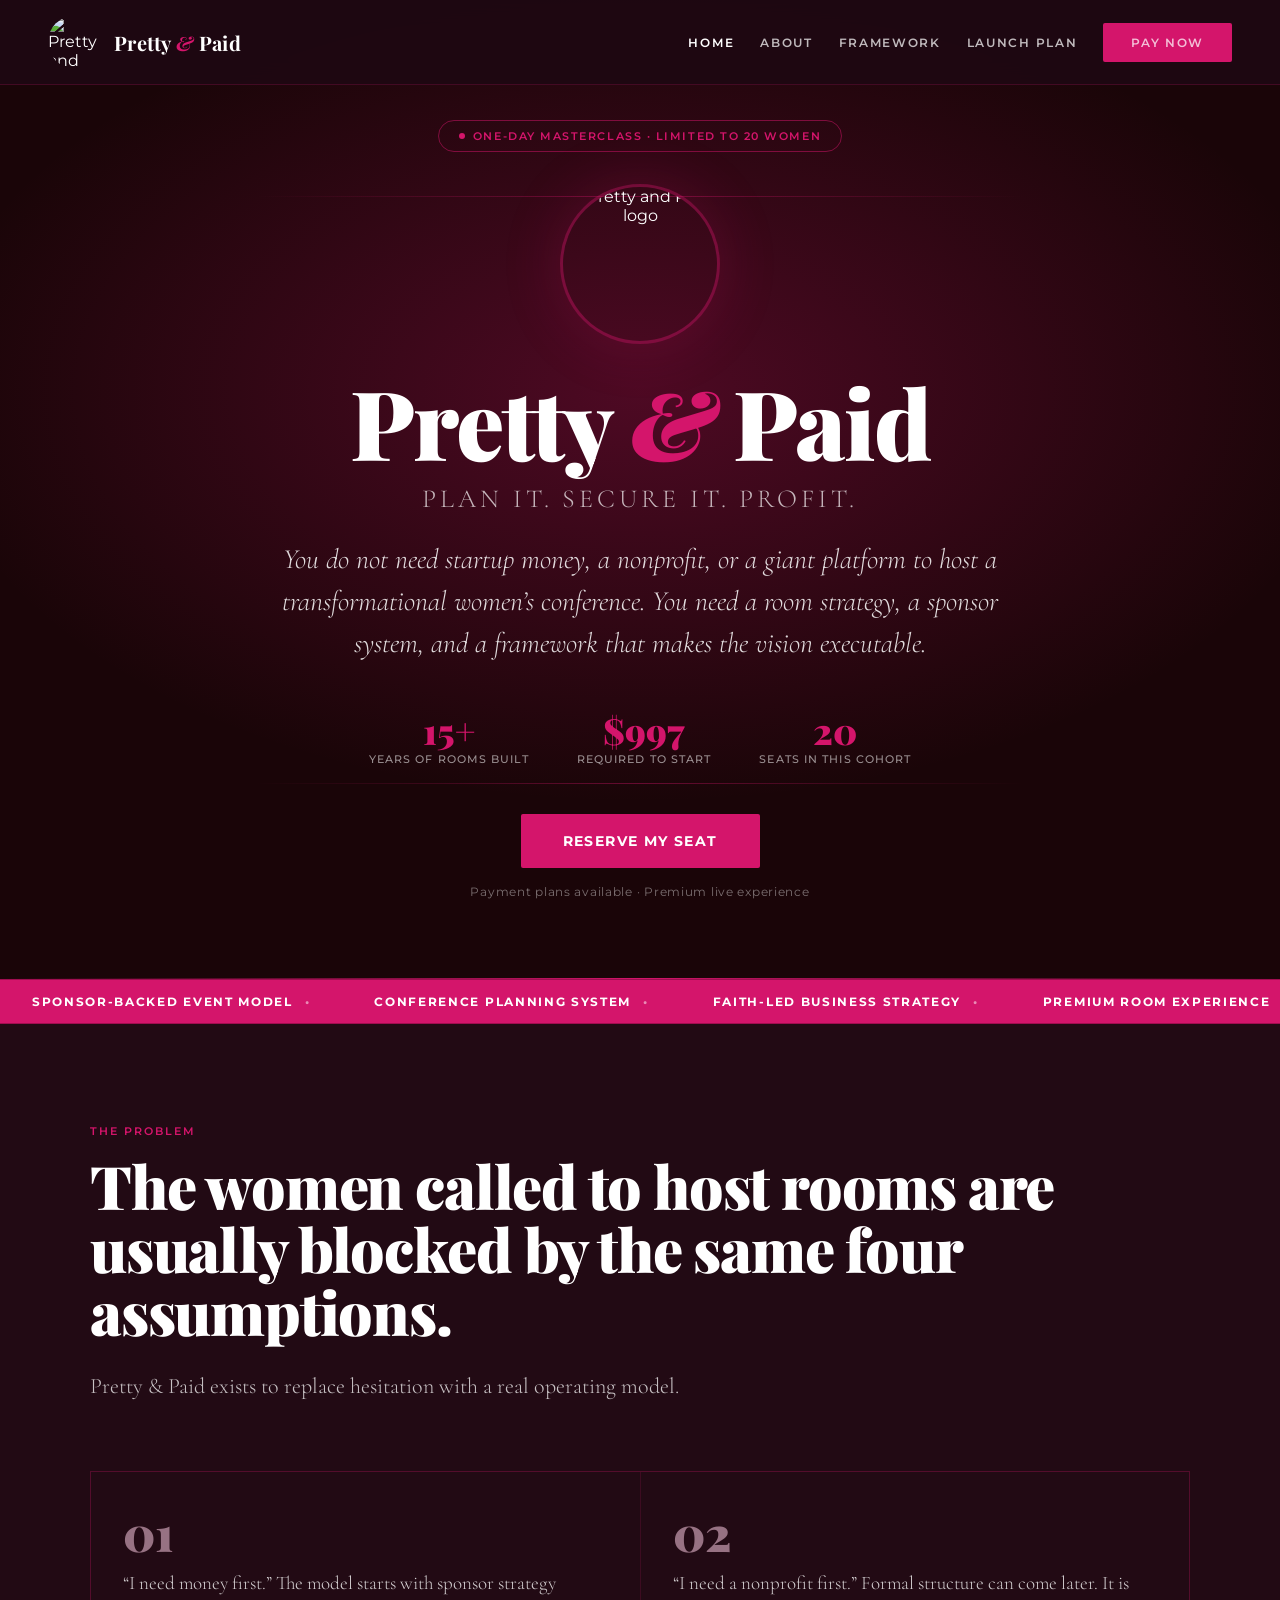
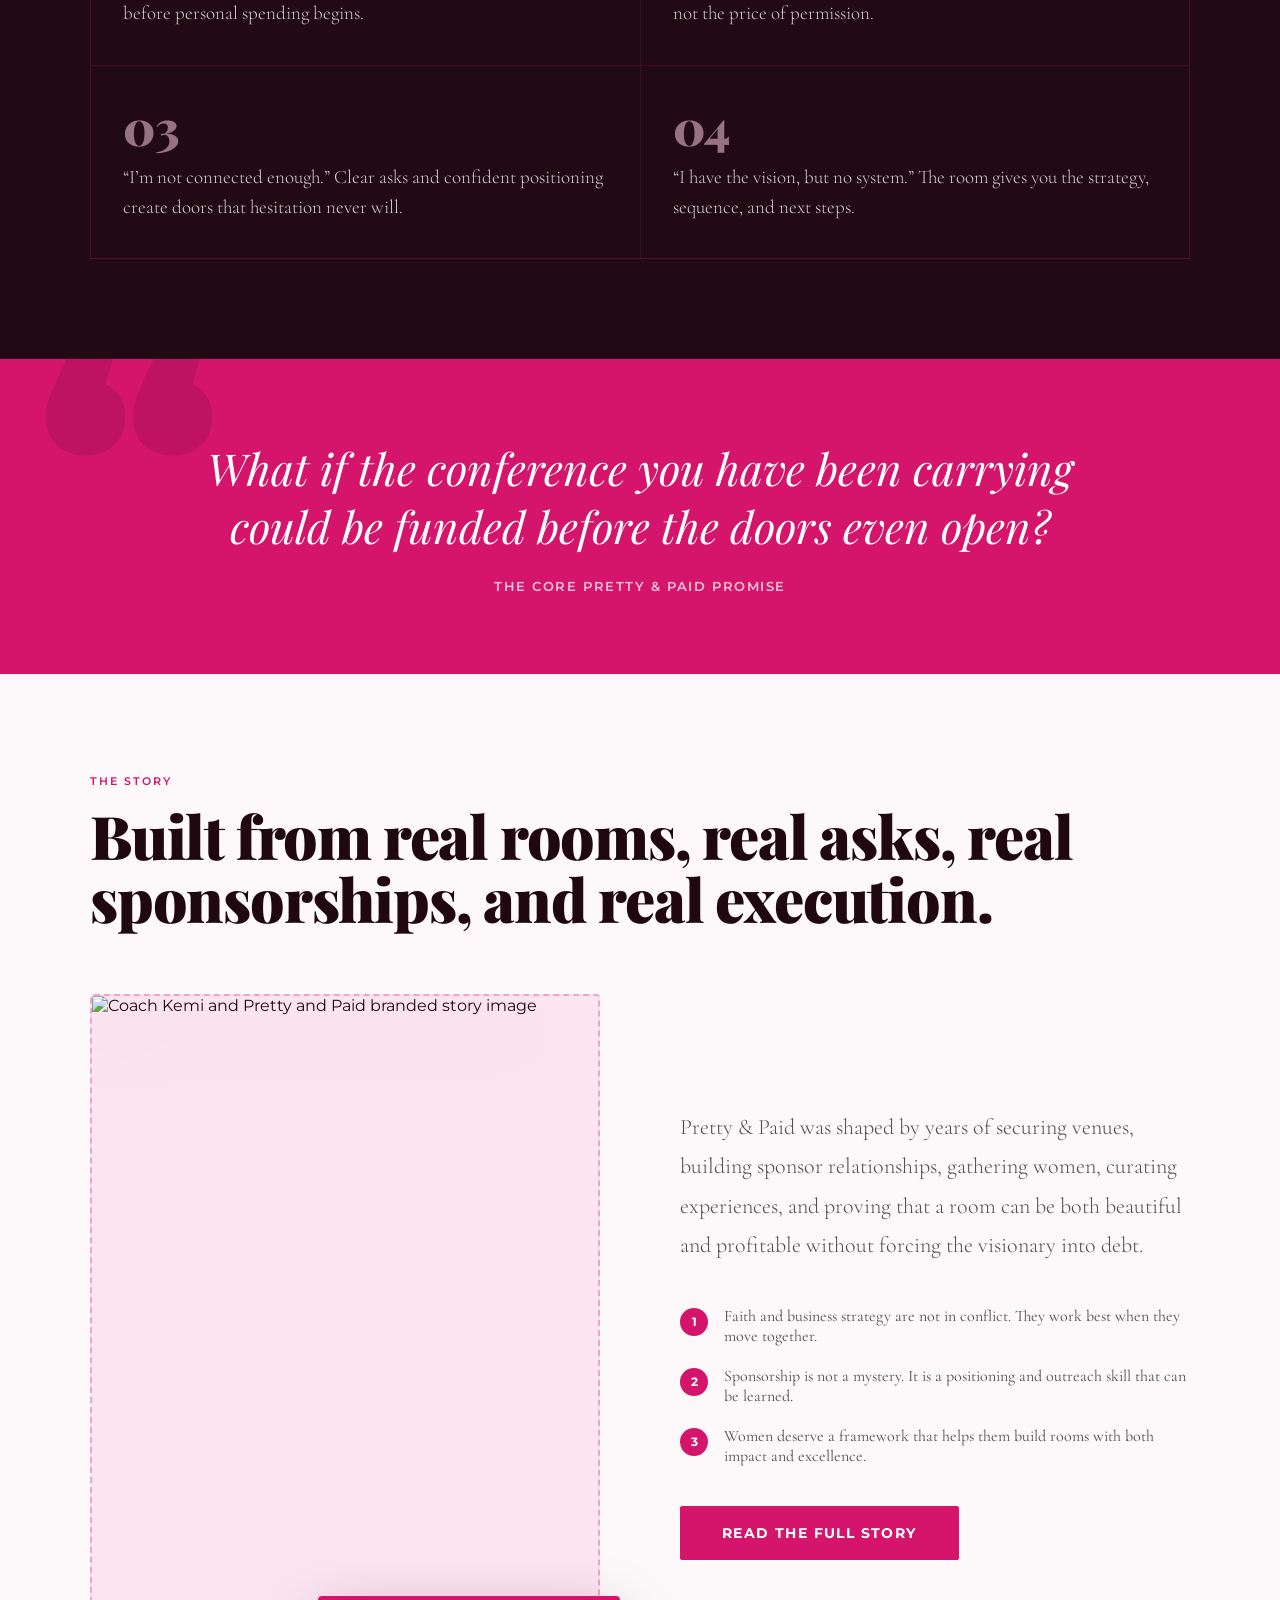
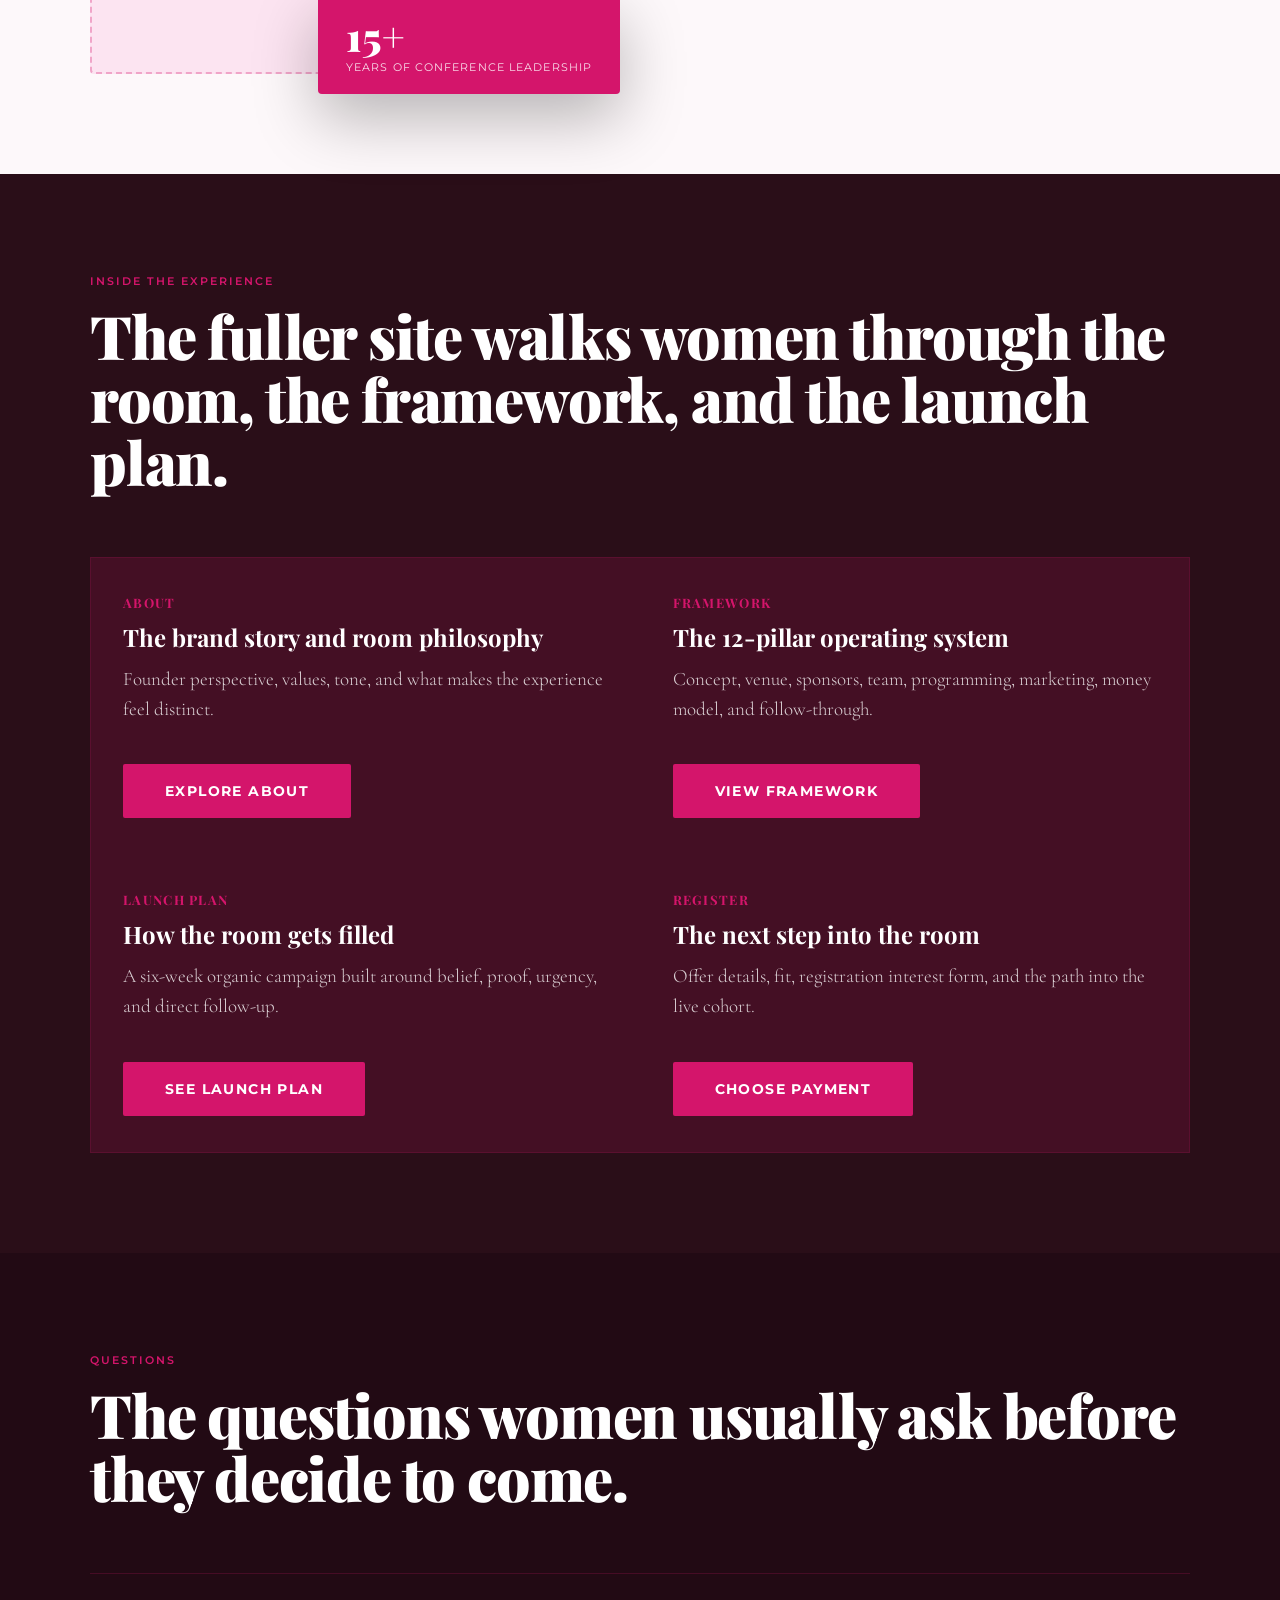
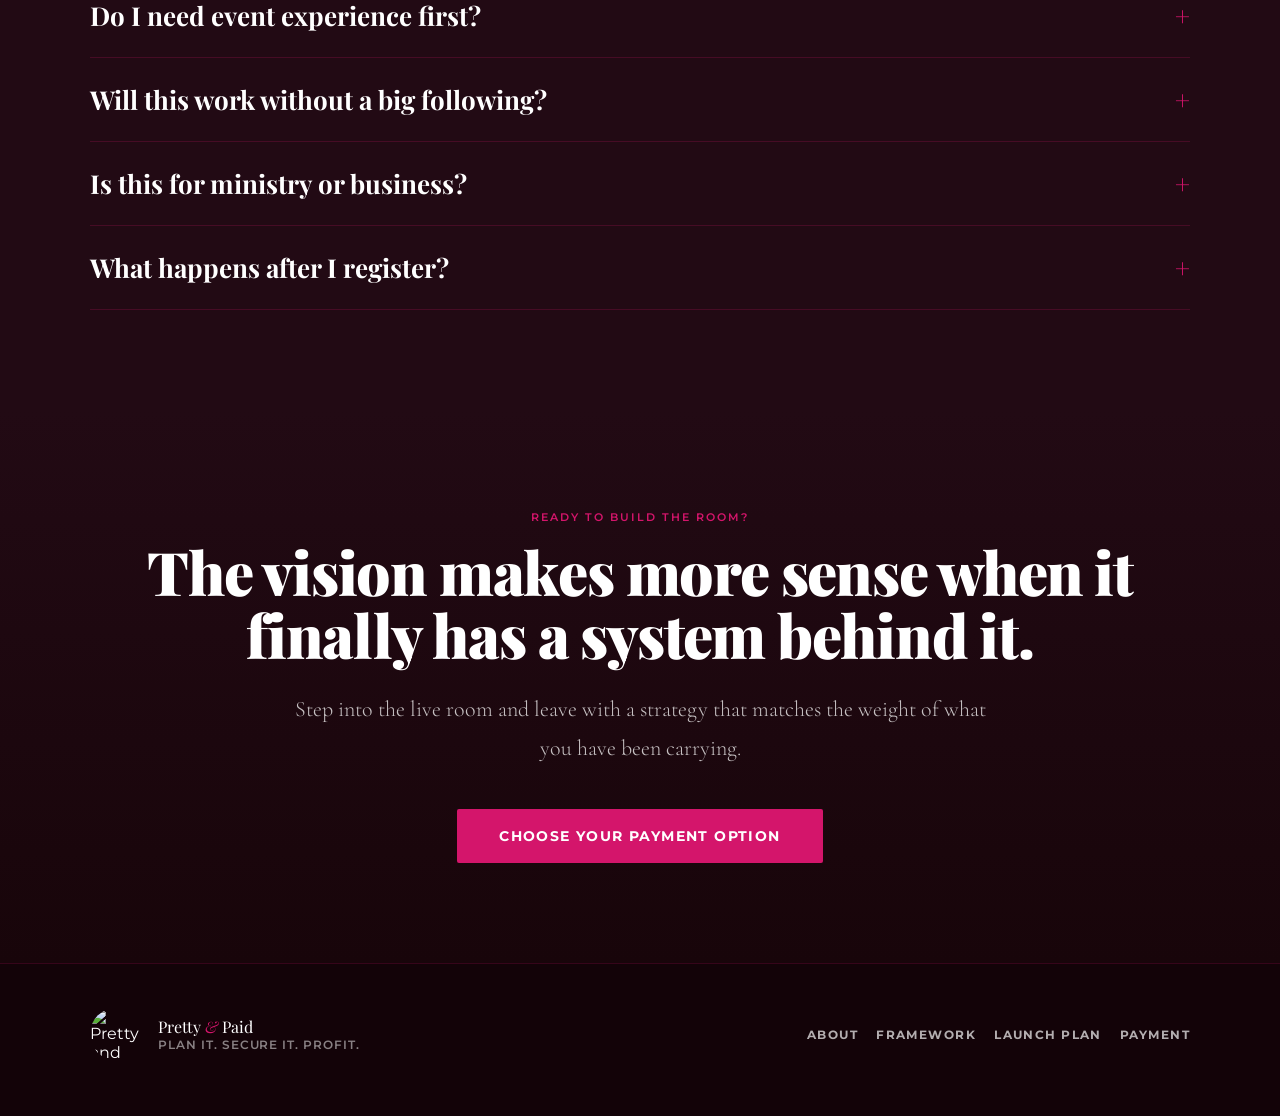
==== index.html @ 1416a434 "Add files via upload" ====
<!DOCTYPE html>
<html lang="en">
  <head>
    <meta charset="UTF-8" />
    <meta name="viewport" content="width=device-width, initial-scale=1.0" />
    <title>Pretty &amp; Paid | Plan It. Secure It. Profit.</title>
    <meta
      name="description"
      content="Pretty and Paid is a premium one-day masterclass teaching women how to build a sponsored, profitable conference without paying out of pocket."
    />
    <link rel="preconnect" href="https://fonts.googleapis.com" />
    <link rel="preconnect" href="https://fonts.gstatic.com" crossorigin />
    <link
      href="https://fonts.googleapis.com/css2?family=Playfair+Display:ital,wght@0,400;0,700;0,900;1,400;1,700&family=Cormorant+Garamond:ital,wght@0,300;0,400;0,600;1,300;1,400&family=Montserrat:wght@300;400;500;600;700&display=swap"
      rel="stylesheet"
    />
    <link rel="stylesheet" href="styles.css" />
  </head>
  <body data-page="home">
    <nav>
      <a class="nav-brand-wrap" href="index.html" aria-label="Pretty and Paid home">
        <img class="nav-logo" src="logo.png" alt="Pretty and Paid logo" />
        <span class="nav-brand">Pretty <span>&amp;</span> Paid</span>
      </a>

      <button class="nav-toggle" type="button" aria-expanded="false" aria-controls="nav-links">
        Menu
      </button>

      <div class="nav-links" id="nav-links">
        <a href="index.html" data-page="home">Home</a>
        <a href="about.html" data-page="about">About</a>
        <a href="framework.html" data-page="framework">Framework</a>
        <a href="marketing.html" data-page="marketing">Launch Plan</a>
        <a href="payment.html" class="nav-cta" data-page="payment">Pay Now</a>
      </div>
    </nav>

    <section class="hero">
      <div class="deco-line deco-line-1"></div>
      <div class="deco-line deco-line-2"></div>
      <div class="hero-inner">
        <div class="hero-badge reveal">
          <div class="badge-dot"></div>
          One-Day Masterclass · Limited to 20 Women
        </div>
        <img class="hero-logo reveal" src="logo.png" alt="Pretty and Paid logo" />
        <h1 class="hero-headline reveal">Pretty <span class="and">&amp;</span> Paid</h1>
        <div class="hero-tagline reveal">Plan It. <span>Secure It.</span> Profit.</div>
        <p class="hero-sub reveal">
          You do not need startup money, a nonprofit, or a giant platform to host a
          transformational women’s conference. You need a room strategy, a sponsor
          system, and a framework that makes the vision executable.
        </p>
        <div class="hero-stats reveal">
          <div class="stat">
            <div class="stat-num">15+</div>
            <div class="stat-label">Years of rooms built</div>
          </div>
          <div class="stat">
            <div class="stat-num">$997</div>
            <div class="stat-label">Required to start</div>
          </div>
          <div class="stat">
            <div class="stat-num">20</div>
            <div class="stat-label">Seats in this cohort</div>
          </div>
        </div>
        <a class="hero-btn reveal" href="payment.html">Reserve My Seat</a>
        <div class="hero-note reveal">Payment plans available · Premium live experience</div>
      </div>
    </section>

    <div class="marquee-wrap">
      <div class="marquee-track">
        <div class="marquee-item">Sponsor-Backed Event Model <span class="marquee-sep">•</span></div>
        <div class="marquee-item">Conference Planning System <span class="marquee-sep">•</span></div>
        <div class="marquee-item">Faith-Led Business Strategy <span class="marquee-sep">•</span></div>
        <div class="marquee-item">Premium Room Experience <span class="marquee-sep">•</span></div>
        <div class="marquee-item">Sponsor-Backed Event Model <span class="marquee-sep">•</span></div>
        <div class="marquee-item">Conference Planning System <span class="marquee-sep">•</span></div>
        <div class="marquee-item">Faith-Led Business Strategy <span class="marquee-sep">•</span></div>
        <div class="marquee-item">Premium Room Experience <span class="marquee-sep">•</span></div>
      </div>
    </div>

    <section class="section-dark">
      <div class="container">
        <div class="section-pre reveal">The Problem</div>
        <h2 class="section-title reveal">The women called to host rooms are usually blocked by the same four assumptions.</h2>
        <p class="section-body reveal">
          Pretty &amp; Paid exists to replace hesitation with a real operating model.
        </p>
        <div class="pain-grid">
          <article class="pain-item reveal">
            <div class="pain-num">01</div>
            <p class="pain-text">“I need money first.” The model starts with sponsor strategy before personal spending begins.</p>
          </article>
          <article class="pain-item reveal">
            <div class="pain-num">02</div>
            <p class="pain-text">“I need a nonprofit first.” Formal structure can come later. It is not the price of permission.</p>
          </article>
          <article class="pain-item reveal">
            <div class="pain-num">03</div>
            <p class="pain-text">“I’m not connected enough.” Clear asks and confident positioning create doors that hesitation never will.</p>
          </article>
          <article class="pain-item reveal">
            <div class="pain-num">04</div>
            <p class="pain-text">“I have the vision, but no system.” The room gives you the strategy, sequence, and next steps.</p>
          </article>
        </div>
      </div>
    </section>

    <section class="pullquote-section">
      <div class="pullquote-text reveal">
        What if the conference you have been carrying could be funded before the doors even open?
      </div>
      <div class="pullquote-attr reveal">The Core Pretty &amp; Paid Promise</div>
    </section>

    <section class="section-light">
      <div class="container">
        <div class="section-pre reveal">The Story</div>
        <h2 class="section-title reveal">Built from real rooms, real asks, real sponsorships, and real execution.</h2>
        <div class="story-layout">
          <div class="story-img-wrap reveal">
            <div class="story-img-placeholder story-img-placeholder--portrait">
              <img class="story-portrait" src="story-title.png" alt="Coach Kemi and Pretty and Paid branded story image" />
            </div>
            <div class="story-img-badge">
              <span class="badge-big">15+</span>
              <span class="badge-small">Years of conference leadership</span>
            </div>
          </div>
          <div class="reveal">
            <p class="section-body">
              Pretty &amp; Paid was shaped by years of securing venues, building sponsor
              relationships, gathering women, curating experiences, and proving that a room
              can be both beautiful and profitable without forcing the visionary into debt.
            </p>
            <div class="story-points">
              <div class="story-point">
                <div class="story-point-icon">1</div>
                <div class="story-point-text">Faith and business strategy are not in conflict. They work best when they move together.</div>
              </div>
              <div class="story-point">
                <div class="story-point-icon">2</div>
                <div class="story-point-text">Sponsorship is not a mystery. It is a positioning and outreach skill that can be learned.</div>
              </div>
              <div class="story-point">
                <div class="story-point-icon">3</div>
                <div class="story-point-text">Women deserve a framework that helps them build rooms with both impact and excellence.</div>
              </div>
            </div>
            <a class="mini-cta" href="about.html">Read The Full Story</a>
          </div>
        </div>
      </div>
    </section>

    <section class="section-deeper">
      <div class="container">
        <div class="section-pre reveal">Inside The Experience</div>
        <h2 class="section-title reveal">The fuller site walks women through the room, the framework, and the launch plan.</h2>
        <div class="page-card-grid">
          <article class="page-card reveal">
            <div class="page-card-meta">About</div>
            <h3 class="page-card-title">The brand story and room philosophy</h3>
            <p class="page-card-text">Founder perspective, values, tone, and what makes the experience feel distinct.</p>
            <a class="mini-cta" href="about.html">Explore About</a>
          </article>
          <article class="page-card reveal">
            <div class="page-card-meta">Framework</div>
            <h3 class="page-card-title">The 12-pillar operating system</h3>
            <p class="page-card-text">Concept, venue, sponsors, team, programming, marketing, money model, and follow-through.</p>
            <a class="mini-cta" href="framework.html">View Framework</a>
          </article>
          <article class="page-card reveal">
            <div class="page-card-meta">Launch Plan</div>
            <h3 class="page-card-title">How the room gets filled</h3>
            <p class="page-card-text">A six-week organic campaign built around belief, proof, urgency, and direct follow-up.</p>
            <a class="mini-cta" href="marketing.html">See Launch Plan</a>
          </article>
          <article class="page-card reveal">
            <div class="page-card-meta">Register</div>
            <h3 class="page-card-title">The next step into the room</h3>
            <p class="page-card-text">Offer details, fit, registration interest form, and the path into the live cohort.</p>
            <a class="mini-cta" href="payment.html">Choose Payment</a>
          </article>
        </div>
      </div>
    </section>

    <section class="section-dark">
      <div class="container">
        <div class="section-pre reveal">Questions</div>
        <h2 class="section-title reveal">The questions women usually ask before they decide to come.</h2>
        <div class="faq-list">
          <div class="faq-item reveal">
            <button class="faq-trigger" type="button" aria-expanded="false">Do I need event experience first?</button>
            <div class="faq-answer">No. The room is built for women with the vision and the willingness to lead, whether this is their first conference or a stronger next version.</div>
          </div>
          <div class="faq-item reveal">
            <button class="faq-trigger" type="button" aria-expanded="false">Will this work without a big following?</button>
            <div class="faq-answer">Yes. The strategy leans on positioning, partnerships, direct outreach, and consistent messaging more than audience size alone.</div>
          </div>
          <div class="faq-item reveal">
            <button class="faq-trigger" type="button" aria-expanded="false">Is this for ministry or business?</button>
            <div class="faq-answer">It is for women whose rooms are rooted in purpose and who want a business-minded structure behind how those rooms are built.</div>
          </div>
          <div class="faq-item reveal">
            <button class="faq-trigger" type="button" aria-expanded="false">What happens after I register?</button>
            <div class="faq-answer">You receive the next-step details, room information, and the support needed to prepare for the live experience.</div>
          </div>
        </div>
      </div>
    </section>

    <section class="cta-section">
      <div class="container">
        <div class="section-pre reveal">Ready To Build The Room?</div>
        <h2 class="section-title reveal">The vision makes more sense when it finally has a system behind it.</h2>
        <p class="section-body section-body--center reveal">
          Step into the live room and leave with a strategy that matches the weight of what you have been carrying.
        </p>
        <a class="mini-cta reveal" href="payment.html">Choose Your Payment Option</a>
      </div>
    </section>

    <footer class="site-footer">
      <div class="container footer-inner">
        <div class="footer-brand-wrap">
          <img class="nav-logo" src="logo.png" alt="Pretty and Paid logo" />
          <div>
            <div class="footer-name">Pretty <span>&amp;</span> Paid</div>
            <div class="footer-tagline">Plan It. Secure It. Profit.</div>
          </div>
        </div>
        <div class="footer-links">
          <a href="about.html">About</a>
          <a href="framework.html">Framework</a>
          <a href="marketing.html">Launch Plan</a>
          <a href="payment.html">Payment</a>
        </div>
      </div>
    </footer>

    <script src="script.js"></script>
  </body>
</html>
---- styles.css ----
*,
*::before,
*::after {
  box-sizing: border-box;
  margin: 0;
  padding: 0;
}

:root {
  --bg-main: #1a0508;
  --bg-dark: #130308;
  --bg-panel: #220a14;
  --bg-panel-2: #2a0e18;
  --pink: #d4156b;
  --pink-deep: #a00d50;
  --pink-light: #fce4f1;
  --pink-mid: #f7c8df;
  --black: #200810;
  --off-white: #fdf8fa;
  --white: #ffffff;
  --gray: #666666;
  --border: rgba(212, 21, 107, 0.18);
  --shadow: 0 24px 64px rgba(0, 0, 0, 0.28);
}

html {
  scroll-behavior: smooth;
}

body {
  font-family: "Montserrat", sans-serif;
  background: var(--black);
  color: var(--white);
  overflow-x: hidden;
}

body.menu-open {
  overflow: hidden;
}

a {
  color: inherit;
  text-decoration: none;
}

img {
  display: block;
  max-width: 100%;
}

button,
input,
select,
textarea {
  font: inherit;
}

.container {
  width: min(1100px, calc(100% - 48px));
  margin: 0 auto;
}

nav {
  position: fixed;
  top: 0;
  left: 0;
  right: 0;
  z-index: 100;
  display: flex;
  align-items: center;
  justify-content: space-between;
  gap: 24px;
  padding: 16px 48px;
  background: rgba(30, 8, 18, 0.97);
  backdrop-filter: blur(12px);
  border-bottom: 1px solid rgba(212, 21, 107, 0.2);
}

.nav-brand-wrap {
  display: inline-flex;
  align-items: center;
  gap: 14px;
}

.nav-logo {
  width: 52px;
  height: 52px;
  border-radius: 50%;
  object-fit: cover;
}

.nav-brand {
  font-family: "Playfair Display", serif;
  font-size: 20px;
  font-weight: 700;
  color: var(--white);
  letter-spacing: 0.02em;
}

.nav-brand span,
.footer-name span,
.page-hero-title em,
.section-title em,
.hero-headline .and {
  color: var(--pink);
  font-style: italic;
}

.nav-links {
  display: flex;
  align-items: center;
  gap: 26px;
}

.nav-links a {
  font-size: 12px;
  font-weight: 600;
  letter-spacing: 0.14em;
  text-transform: uppercase;
  color: rgba(255, 255, 255, 0.72);
  transition: color 0.2s ease;
}

.nav-links a:hover,
.nav-links a.is-active {
  color: var(--white);
}

.nav-cta {
  display: inline-flex;
  align-items: center;
  justify-content: center;
  background: var(--pink);
  color: var(--white);
  font-size: 13px;
  font-weight: 700;
  letter-spacing: 0.08em;
  text-transform: uppercase;
  padding: 12px 28px;
  border-radius: 2px;
  border: none;
  cursor: pointer;
  transition:
    background 0.2s ease,
    transform 0.2s ease;
  white-space: nowrap;
}

.nav-cta:hover,
.hero-btn:hover,
.mini-cta:hover,
.form-button:hover {
  background: var(--pink-deep);
  transform: translateY(-2px);
}

.nav-toggle {
  display: none;
  background: transparent;
  color: var(--white);
  border: 1px solid rgba(255, 255, 255, 0.18);
  padding: 10px 14px;
  border-radius: 2px;
}

.hero,
.page-hero {
  position: relative;
  overflow: hidden;
  background: var(--bg-main);
}

.hero {
  min-height: 100vh;
  display: flex;
  align-items: center;
  justify-content: center;
  text-align: center;
  padding: 120px 24px 80px;
}

.page-hero {
  padding: 160px 24px 84px;
  border-bottom: 1px solid var(--border);
}

.hero::before,
.page-hero::before {
  content: "";
  position: absolute;
  inset: 0;
  background: radial-gradient(
    ellipse 80% 60% at 50% 40%,
    rgba(212, 21, 107, 0.28) 0%,
    transparent 70%
  );
  pointer-events: none;
}

.hero::after,
.page-hero::after {
  content: "";
  position: absolute;
  bottom: 0;
  left: 0;
  right: 0;
  height: 1px;
  background: linear-gradient(90deg, transparent, var(--pink), transparent);
}

.deco-line {
  position: absolute;
  height: 1px;
  width: 60%;
  left: 20%;
  background: linear-gradient(90deg, transparent, rgba(212, 21, 107, 0.4), transparent);
}

.deco-line-1 {
  top: 20%;
}

.deco-line-2 {
  top: 80%;
}

.hero-inner,
.page-hero-inner {
  position: relative;
  z-index: 1;
}

.page-hero-inner--center {
  text-align: center;
}

.hero-badge,
.page-kicker {
  display: inline-flex;
  align-items: center;
  gap: 8px;
  border: 1px solid rgba(212, 21, 107, 0.5);
  padding: 8px 20px;
  border-radius: 40px;
  font-size: 11px;
  font-weight: 600;
  letter-spacing: 0.14em;
  text-transform: uppercase;
  color: var(--pink);
  margin-bottom: 32px;
}

.badge-dot {
  width: 6px;
  height: 6px;
  border-radius: 50%;
  background: var(--pink);
  animation: pulse 2s infinite;
}

@keyframes pulse {
  0%,
  100% {
    opacity: 1;
    transform: scale(1);
  }
  50% {
    opacity: 0.5;
    transform: scale(0.8);
  }
}

.hero-logo {
  width: 160px;
  height: 160px;
  border-radius: 50%;
  object-fit: cover;
  margin: 0 auto 32px;
  border: 3px solid rgba(212, 21, 107, 0.4);
  box-shadow: 0 0 60px rgba(212, 21, 107, 0.2);
}

.hero-headline,
.page-hero-title,
.section-title,
.pullquote-text,
.footer-name {
  font-family: "Playfair Display", serif;
}

.hero-headline {
  font-size: clamp(52px, 8vw, 96px);
  font-weight: 900;
  line-height: 0.95;
  letter-spacing: -0.02em;
  margin-bottom: 16px;
}

.page-hero-title {
  font-size: clamp(40px, 6vw, 72px);
  font-weight: 900;
  line-height: 1.02;
  letter-spacing: -0.02em;
  margin: 0 auto 18px;
}

.page-hero-title--about {
  max-width: 15ch;
  text-wrap: balance;
}

.hero-tagline {
  font-family: "Cormorant Garamond", serif;
  font-size: clamp(18px, 2.5vw, 26px);
  font-weight: 300;
  letter-spacing: 0.15em;
  color: rgba(255, 255, 255, 0.7);
  text-transform: uppercase;
  margin-bottom: 24px;
}

.hero-sub,
.page-hero-sub,
.section-body,
.story-point-text,
.faq-answer,
.contact-copy,
.detail-text {
  font-family: "Cormorant Garamond", serif;
}

.hero-sub,
.page-hero-sub {
  font-size: clamp(20px, 2.8vw, 28px);
  font-style: italic;
  font-weight: 300;
  color: rgba(255, 255, 255, 0.85);
  max-width: 760px;
  line-height: 1.5;
  margin: 0 auto 48px;
}

.hero-stats {
  display: flex;
  gap: 48px;
  margin-bottom: 48px;
  flex-wrap: wrap;
  justify-content: center;
}

.stat {
  text-align: center;
}

.stat-num {
  font-family: "Playfair Display", serif;
  font-size: 36px;
  font-weight: 900;
  color: var(--pink);
  line-height: 1;
}

.stat-label {
  font-size: 11px;
  font-weight: 500;
  letter-spacing: 0.1em;
  text-transform: uppercase;
  color: rgba(255, 255, 255, 0.55);
  margin-top: 4px;
}

.hero-btn,
.mini-cta,
.form-button {
  display: inline-flex;
  align-items: center;
  justify-content: center;
  gap: 12px;
  background: var(--pink);
  color: var(--white);
  font-size: 14px;
  font-weight: 700;
  letter-spacing: 0.1em;
  text-transform: uppercase;
  padding: 18px 42px;
  border-radius: 2px;
  border: none;
  cursor: pointer;
  transition:
    background 0.3s ease,
    transform 0.3s ease,
    box-shadow 0.3s ease;
}

.hero-btn:hover {
  box-shadow: 0 12px 40px rgba(212, 21, 107, 0.4);
}

.hero-note {
  font-size: 12px;
  color: rgba(255, 255, 255, 0.42);
  margin-top: 16px;
  letter-spacing: 0.06em;
}

.marquee-wrap {
  overflow: hidden;
  background: var(--pink);
  padding: 14px 0;
  border-top: 1px solid var(--pink-deep);
  border-bottom: 1px solid var(--pink-deep);
}

.marquee-track {
  display: flex;
  animation: marquee 20s linear infinite;
  white-space: nowrap;
}

.marquee-item {
  display: inline-flex;
  align-items: center;
  gap: 12px;
  padding: 0 32px;
  color: var(--white);
  font-size: 12px;
  font-weight: 700;
  letter-spacing: 0.14em;
  text-transform: uppercase;
}

.marquee-sep {
  color: rgba(255, 255, 255, 0.5);
}

@keyframes marquee {
  from {
    transform: translateX(0);
  }
  to {
    transform: translateX(-50%);
  }
}

section {
  padding: 100px 24px;
}

.section-pre {
  font-size: 11px;
  font-weight: 600;
  letter-spacing: 0.18em;
  text-transform: uppercase;
  color: var(--pink);
  margin-bottom: 16px;
}

.section-title {
  font-size: clamp(36px, 5vw, 60px);
  font-weight: 900;
  line-height: 1.05;
  letter-spacing: -0.02em;
  margin-bottom: 24px;
}

.section-body {
  font-size: clamp(18px, 2vw, 22px);
  font-weight: 300;
  line-height: 1.8;
  color: rgba(255, 255, 255, 0.75);
  max-width: 720px;
}

.section-body--center {
  margin-left: auto;
  margin-right: auto;
  text-align: center;
}

.section-dark {
  background: var(--bg-panel);
}

.section-deeper {
  background: var(--bg-panel-2);
}

.section-light {
  background: var(--off-white);
  color: var(--black);
}

.section-light .section-title,
.section-light .detail-title,
.section-light .story-point-text,
.section-light .contact-copy,
.section-light .page-card-title {
  color: var(--black);
}

.section-light .section-body,
.section-light .detail-text,
.section-light .contact-copy,
.section-light .story-point-text {
  color: rgba(13, 13, 13, 0.72);
}

.section-light .section-pre {
  color: var(--pink);
}

.page-card-grid,
.pain-grid,
.pillars-grid,
.include-grid,
.testimonial-grid,
.forwho-grid,
.detail-grid,
.contact-grid,
.framework-grid,
.marketing-grid,
.payment-grid {
  display: grid;
  gap: 1px;
  margin-top: 64px;
}

.page-card-grid,
.pain-grid,
.detail-grid,
.contact-grid {
  grid-template-columns: repeat(2, minmax(0, 1fr));
}

.pillars-grid,
.framework-grid,
.marketing-grid,
.payment-grid {
  grid-template-columns: repeat(3, minmax(0, 1fr));
}

.include-grid,
.testimonial-grid,
.forwho-grid {
  grid-template-columns: repeat(3, minmax(0, 1fr));
}

.page-card-grid,
.pain-grid,
.pillars-grid,
.include-grid,
.testimonial-grid,
.forwho-grid,
.detail-grid,
.contact-grid,
.framework-grid,
.marketing-grid,
.payment-grid {
  background: rgba(212, 21, 107, 0.15);
  border: 1px solid rgba(212, 21, 107, 0.15);
}

.page-card,
.pain-item,
.pillar,
.include-item,
.testimonial-card,
.forwho-card,
.detail-card,
.contact-card,
.framework-card,
.marketing-card,
.payment-card {
  position: relative;
  overflow: hidden;
  padding: 36px 32px;
  transition:
    background 0.3s ease,
    transform 0.3s ease;
}

.section-dark .page-card,
.section-dark .pain-item,
.section-dark .include-item,
.section-dark .testimonial-card,
.section-dark .forwho-card,
.section-dark .detail-card,
.section-dark .contact-card {
  background: var(--bg-panel);
}

.section-deeper .pillar,
.section-deeper .framework-card,
.section-deeper .marketing-card,
.section-deeper .payment-card {
  background: var(--bg-panel-2);
}

.section-light .page-card,
.section-light .detail-card,
.section-light .contact-card {
  background: var(--off-white);
}

.page-card::before,
.pain-item::before,
.include-item::before,
.testimonial-card::before,
.forwho-card::before,
.detail-card::before,
.contact-card::before,
.pillar::after,
.framework-card::after,
.marketing-card::after,
.payment-card::after {
  content: "";
  position: absolute;
  left: 0;
  top: 0;
  width: 3px;
  height: 100%;
  background: var(--pink);
  opacity: 0;
  transition: opacity 0.3s ease;
}

.pillar::after,
.framework-card::after,
.marketing-card::after {
  top: auto;
  bottom: 0;
  width: 100%;
  height: 2px;
  transform: scaleX(0);
  transform-origin: left;
  opacity: 1;
  transition: transform 0.35s ease;
}

.page-card:hover,
.pain-item:hover,
.include-item:hover,
.testimonial-card:hover,
.forwho-card:hover,
.detail-card:hover,
.contact-card:hover {
  background: rgba(212, 21, 107, 0.08);
}

.section-light .page-card:hover,
.section-light .detail-card:hover,
.section-light .contact-card:hover {
  background: rgba(212, 21, 107, 0.05);
}

.page-card:hover::before,
.pain-item:hover::before,
.include-item:hover::before,
.testimonial-card:hover::before,
.forwho-card:hover::before,
.detail-card:hover::before,
.contact-card:hover::before {
  opacity: 1;
}

.pillar:hover,
.framework-card:hover,
.marketing-card:hover,
.payment-card:hover {
  background: rgba(212, 21, 107, 0.1);
}

.pillar:hover::after,
.framework-card:hover::after,
.marketing-card:hover::after,
.payment-card:hover::after {
  transform: scaleX(1);
}

.page-card-title,
.pillar-title,
.detail-title,
.contact-title {
  font-family: "Playfair Display", serif;
  font-size: 24px;
  font-weight: 700;
  line-height: 1.2;
  margin-bottom: 12px;
}

.page-card-text,
.pain-text,
.include-text,
.testimonial-text,
.forwho-text,
.detail-text,
.contact-copy,
.framework-text,
.marketing-text,
.payment-text {
  font-family: "Cormorant Garamond", serif;
  font-size: 19px;
  font-weight: 300;
  line-height: 1.6;
  color: rgba(255, 255, 255, 0.8);
}

.section-light .page-card-text,
.section-light .detail-text,
.section-light .contact-copy {
  color: rgba(13, 13, 13, 0.72);
}

.page-card-meta,
.pillar-num,
.framework-num,
.marketing-num,
.payment-price {
  font-family: "Playfair Display", serif;
  font-size: 13px;
  font-weight: 700;
  color: var(--pink);
  letter-spacing: 0.1em;
  margin-bottom: 12px;
  text-transform: uppercase;
}

.payment-price {
  font-size: 36px;
  letter-spacing: 0;
  text-transform: none;
  margin-bottom: 16px;
}

.payment-actions {
  display: flex;
  flex-direction: column;
  gap: 14px;
  margin-top: 26px;
}

.payment-button {
  display: inline-flex;
  align-items: center;
  justify-content: center;
  width: 100%;
  background: var(--pink);
  color: var(--white);
  padding: 16px 18px;
  border: 1px solid transparent;
  border-radius: 2px;
  font-size: 13px;
  font-weight: 700;
  letter-spacing: 0.08em;
  text-transform: uppercase;
  transition:
    background 0.2s ease,
    transform 0.2s ease,
    border-color 0.2s ease;
}

.payment-button:hover {
  background: var(--pink-deep);
  transform: translateY(-2px);
}

.payment-button--secondary {
  background: transparent;
  border-color: rgba(212, 21, 107, 0.45);
}

.payment-button--secondary:hover {
  background: rgba(212, 21, 107, 0.12);
}

.payment-note {
  margin-top: 18px;
  font-size: 12px;
  line-height: 1.6;
  letter-spacing: 0.04em;
  color: rgba(255, 255, 255, 0.54);
}

.pain-num {
  font-family: "Playfair Display", serif;
  font-size: 48px;
  font-weight: 900;
  color: rgba(247, 200, 223, 0.55);
  line-height: 1;
  margin-bottom: 12px;
}

.story-layout {
  display: grid;
  grid-template-columns: 1fr 1fr;
  gap: 80px;
  align-items: center;
  margin-top: 64px;
}

.story-img-wrap {
  position: relative;
}

.story-img-placeholder {
  width: 100%;
  aspect-ratio: 3 / 4;
  background: var(--pink-light);
  border-radius: 4px;
  display: flex;
  flex-direction: column;
  align-items: center;
  justify-content: center;
  gap: 16px;
  border: 2px dashed rgba(212, 21, 107, 0.3);
}

.story-img-placeholder--portrait {
  align-items: stretch;
  justify-content: stretch;
  padding: 0;
  overflow: hidden;
}

.story-img-placeholder-logo {
  width: 120px;
  height: 120px;
  border-radius: 50%;
  object-fit: cover;
  opacity: 0.82;
}

.story-img-placeholder p {
  font-size: 13px;
  color: rgba(212, 21, 107, 0.6);
  font-weight: 500;
  letter-spacing: 0.06em;
  text-align: center;
  padding: 0 32px;
}

.story-portrait {
  width: 100%;
  height: 100%;
  object-fit: cover;
  object-position: center bottom;
  filter: drop-shadow(0 22px 42px rgba(32, 8, 16, 0.22));
}

.story-img-badge {
  position: absolute;
  right: -20px;
  bottom: -20px;
  background: var(--pink);
  color: var(--white);
  padding: 20px 28px;
  border-radius: 4px;
  box-shadow: var(--shadow);
}

.badge-big {
  display: block;
  font-family: "Playfair Display", serif;
  font-size: 40px;
  font-weight: 900;
  line-height: 1;
}

.badge-small {
  display: block;
  margin-top: 4px;
  font-size: 11px;
  letter-spacing: 0.1em;
  text-transform: uppercase;
  opacity: 0.86;
}

.story-points {
  display: flex;
  flex-direction: column;
  gap: 20px;
  margin-top: 40px;
}

.story-point {
  display: flex;
  gap: 16px;
  align-items: flex-start;
}

.story-point-icon {
  width: 28px;
  height: 28px;
  border-radius: 50%;
  background: var(--pink);
  flex-shrink: 0;
  display: flex;
  align-items: center;
  justify-content: center;
  color: var(--white);
  font-size: 12px;
  font-weight: 700;
  margin-top: 2px;
}

.pullquote-section {
  background: var(--pink);
  padding: 80px 24px;
  text-align: center;
  position: relative;
  overflow: hidden;
}

.pullquote-section::before {
  content: "\201C";
  position: absolute;
  top: -60px;
  left: 40px;
  font-size: 300px;
  font-weight: 900;
  color: rgba(0, 0, 0, 0.1);
  line-height: 1;
  pointer-events: none;
}

.pullquote-text {
  position: relative;
  z-index: 1;
  font-size: clamp(24px, 4vw, 44px);
  font-style: italic;
  font-weight: 400;
  line-height: 1.3;
  max-width: 880px;
  margin: 0 auto;
}

.pullquote-attr {
  position: relative;
  z-index: 1;
  margin-top: 24px;
  font-size: 13px;
  font-weight: 600;
  letter-spacing: 0.12em;
  text-transform: uppercase;
  color: rgba(255, 255, 255, 0.75);
}

.faq-list {
  margin-top: 64px;
  border-top: 1px solid rgba(212, 21, 107, 0.2);
}

.faq-item {
  border-bottom: 1px solid rgba(212, 21, 107, 0.2);
}

.faq-trigger {
  width: 100%;
  background: transparent;
  border: none;
  color: var(--white);
  display: flex;
  align-items: center;
  justify-content: space-between;
  gap: 20px;
  padding: 24px 0;
  font-family: "Playfair Display", serif;
  font-size: 26px;
  font-weight: 700;
  text-align: left;
  cursor: pointer;
}

.faq-trigger::after {
  content: "+";
  color: var(--pink);
  font-size: 26px;
  flex-shrink: 0;
}

.faq-item.is-open .faq-trigger::after {
  content: "\2013";
}

.faq-answer {
  display: none;
  max-width: 760px;
  padding: 0 0 26px;
  font-size: 22px;
  font-weight: 300;
  line-height: 1.6;
  color: rgba(255, 255, 255, 0.76);
}

.faq-item.is-open .faq-answer {
  display: block;
}

.cta-section {
  text-align: center;
  background: linear-gradient(180deg, #220a14 0%, #18050a 100%);
}

.mini-cta {
  margin-top: 40px;
}

.contact-grid {
  align-items: start;
}

.contact-form-card {
  background: var(--off-white);
  color: var(--black);
  padding: 36px 32px;
}

.contact-form-card::before {
  display: none;
}

.contact-form-card:hover {
  background: var(--off-white);
}

.contact-form {
  display: grid;
  gap: 18px;
}

.form-field {
  display: grid;
  gap: 8px;
}

.form-field label {
  font-size: 12px;
  font-weight: 700;
  letter-spacing: 0.12em;
  text-transform: uppercase;
  color: rgba(32, 8, 16, 0.62);
}

.checkbox-field {
  display: flex;
  align-items: center;
  gap: 12px;
  letter-spacing: normal;
  text-transform: none;
  color: var(--black);
}

.checkbox-field input[type="checkbox"] {
  width: 18px;
  height: 18px;
  accent-color: var(--pink);
  flex-shrink: 0;
}

.checkbox-field span {
  font-size: 14px;
  font-weight: 600;
  line-height: 1.5;
}

.form-field input,
.form-field select,
.form-field textarea {
  width: 100%;
  padding: 16px 18px;
  border: 1px solid rgba(212, 21, 107, 0.2);
  border-radius: 2px;
  background: var(--white);
  color: var(--black);
}

.form-field textarea {
  min-height: 140px;
  resize: vertical;
}

.form-button {
  width: 100%;
  margin-top: 6px;
}

.form-note {
  font-size: 12px;
  line-height: 1.6;
  color: rgba(32, 8, 16, 0.58);
}

.contact-logo-mark {
  display: block;
  width: min(100%, 340px);
  margin: 28px auto 0;
  border-radius: 50%;
  background: rgba(255, 255, 255, 0.9);
  padding: 14px;
}

.site-footer {
  padding: 44px 24px 56px;
  background: var(--bg-dark);
  border-top: 1px solid rgba(212, 21, 107, 0.18);
}

.footer-inner {
  display: flex;
  align-items: center;
  justify-content: space-between;
  gap: 24px;
  flex-wrap: wrap;
}

.footer-brand-wrap {
  display: inline-flex;
  align-items: center;
  gap: 16px;
}

.footer-tagline,
.footer-copy {
  font-size: 12px;
  font-weight: 600;
  letter-spacing: 0.08em;
  text-transform: uppercase;
  color: rgba(255, 255, 255, 0.5);
}

.footer-links {
  display: flex;
  gap: 18px;
  flex-wrap: wrap;
}

.footer-links a {
  font-size: 12px;
  font-weight: 700;
  letter-spacing: 0.12em;
  text-transform: uppercase;
  color: rgba(255, 255, 255, 0.68);
}

.footer-links a:hover {
  color: var(--white);
}

.reveal {
  opacity: 0;
  transform: translateY(24px);
  transition:
    opacity 0.6s ease,
    transform 0.6s ease;
}

.reveal.is-visible {
  opacity: 1;
  transform: translateY(0);
}

@media (max-width: 980px) {
  nav {
    padding: 14px 22px;
    flex-wrap: wrap;
  }

  .nav-toggle {
    display: inline-flex;
  }

  .nav-links {
    display: none;
    width: 100%;
    flex-direction: column;
    align-items: flex-start;
    gap: 16px;
    padding-top: 12px;
  }

  .nav-links.is-open {
    display: flex;
  }

  .page-card-grid,
  .pain-grid,
  .detail-grid,
  .contact-grid,
  .story-layout,
  .pillars-grid,
  .framework-grid,
  .marketing-grid,
  .payment-grid,
  .include-grid,
  .testimonial-grid,
  .forwho-grid {
    grid-template-columns: 1fr;
  }

  .hero-stats {
    gap: 26px;
  }

  .faq-trigger {
    font-size: 22px;
  }
}

@media (max-width: 640px) {
  .container {
    width: min(1100px, calc(100% - 28px));
  }

  .hero,
  .page-hero {
    padding-left: 14px;
    padding-right: 14px;
  }

  .hero {
    padding-top: 140px;
  }

  .page-hero {
    padding-top: 132px;
  }

  section {
    padding: 76px 14px;
  }

  .hero-headline {
    font-size: clamp(42px, 14vw, 66px);
  }

  .section-title,
  .page-hero-title {
    font-size: clamp(34px, 11vw, 48px);
  }

  .hero-btn,
  .mini-cta,
  .form-button,
  .nav-cta {
    width: 100%;
  }

  .footer-inner {
    align-items: flex-start;
    flex-direction: column;
  }
}
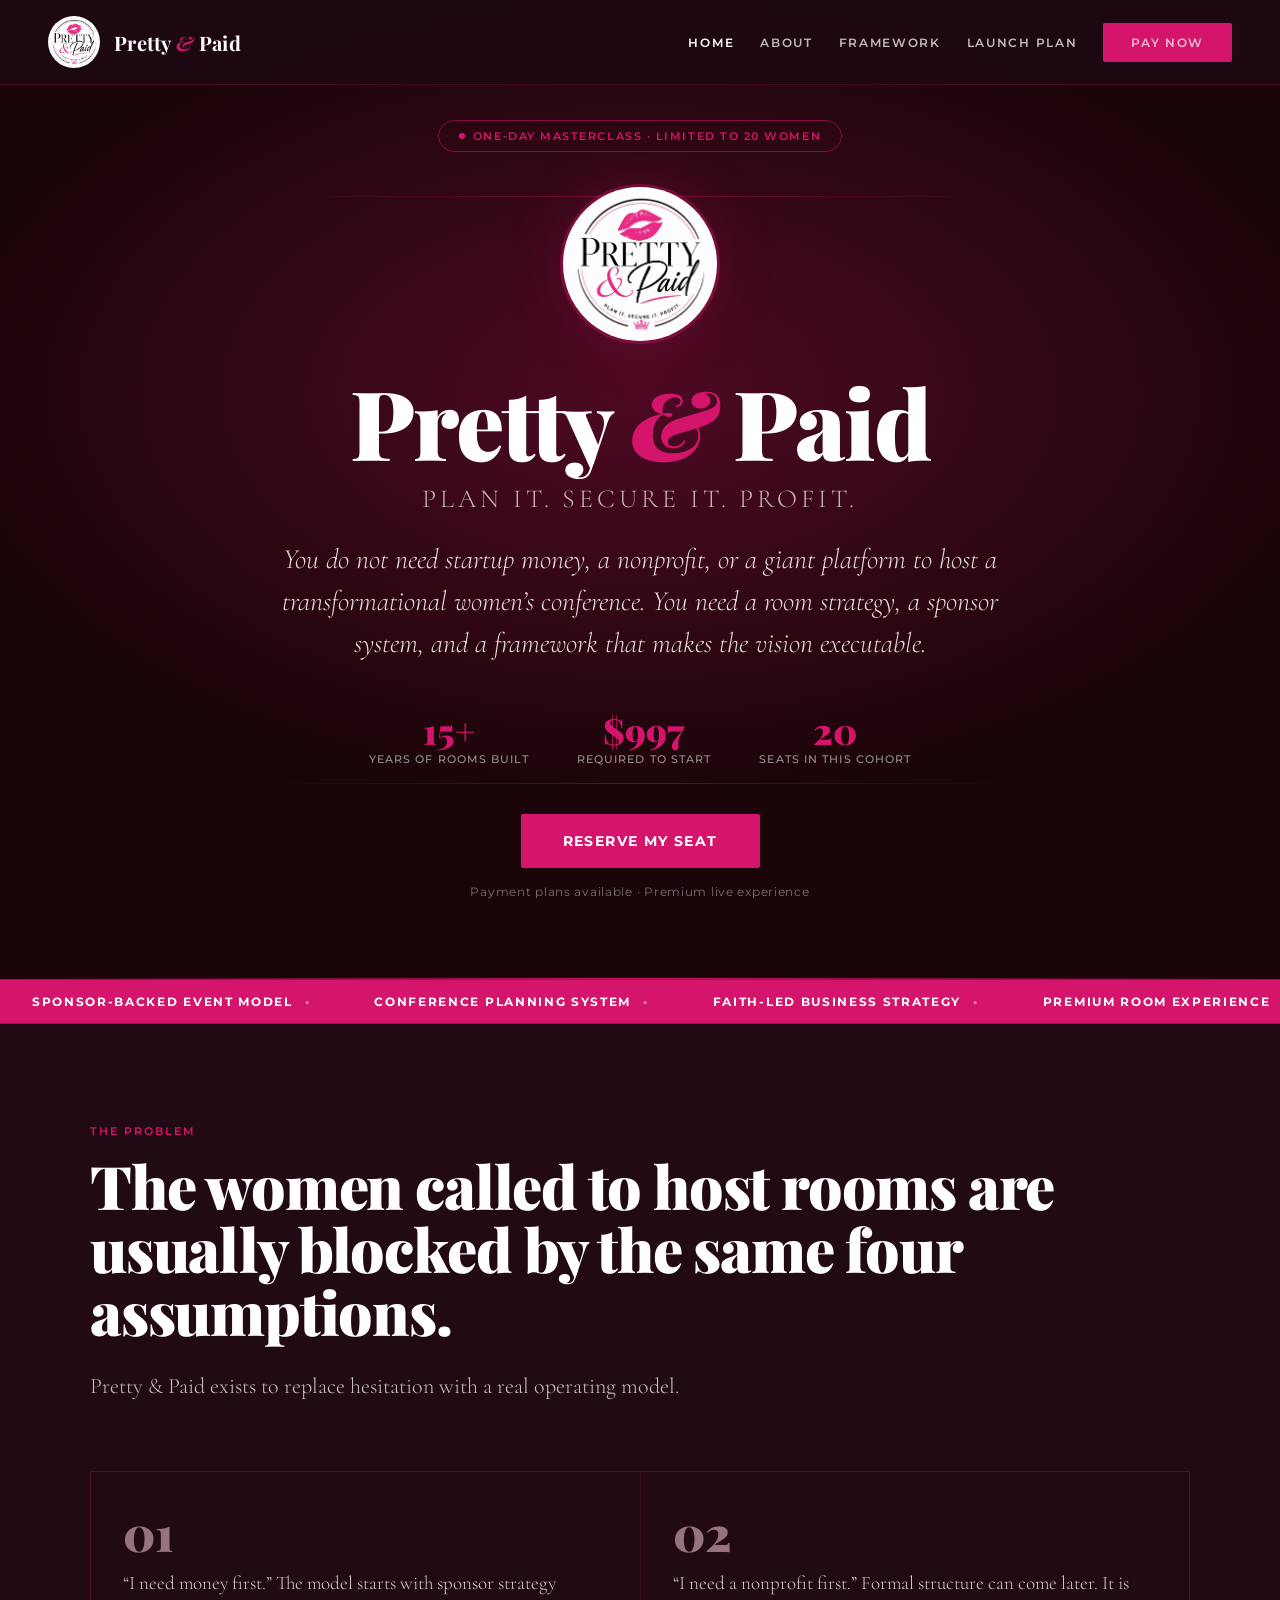
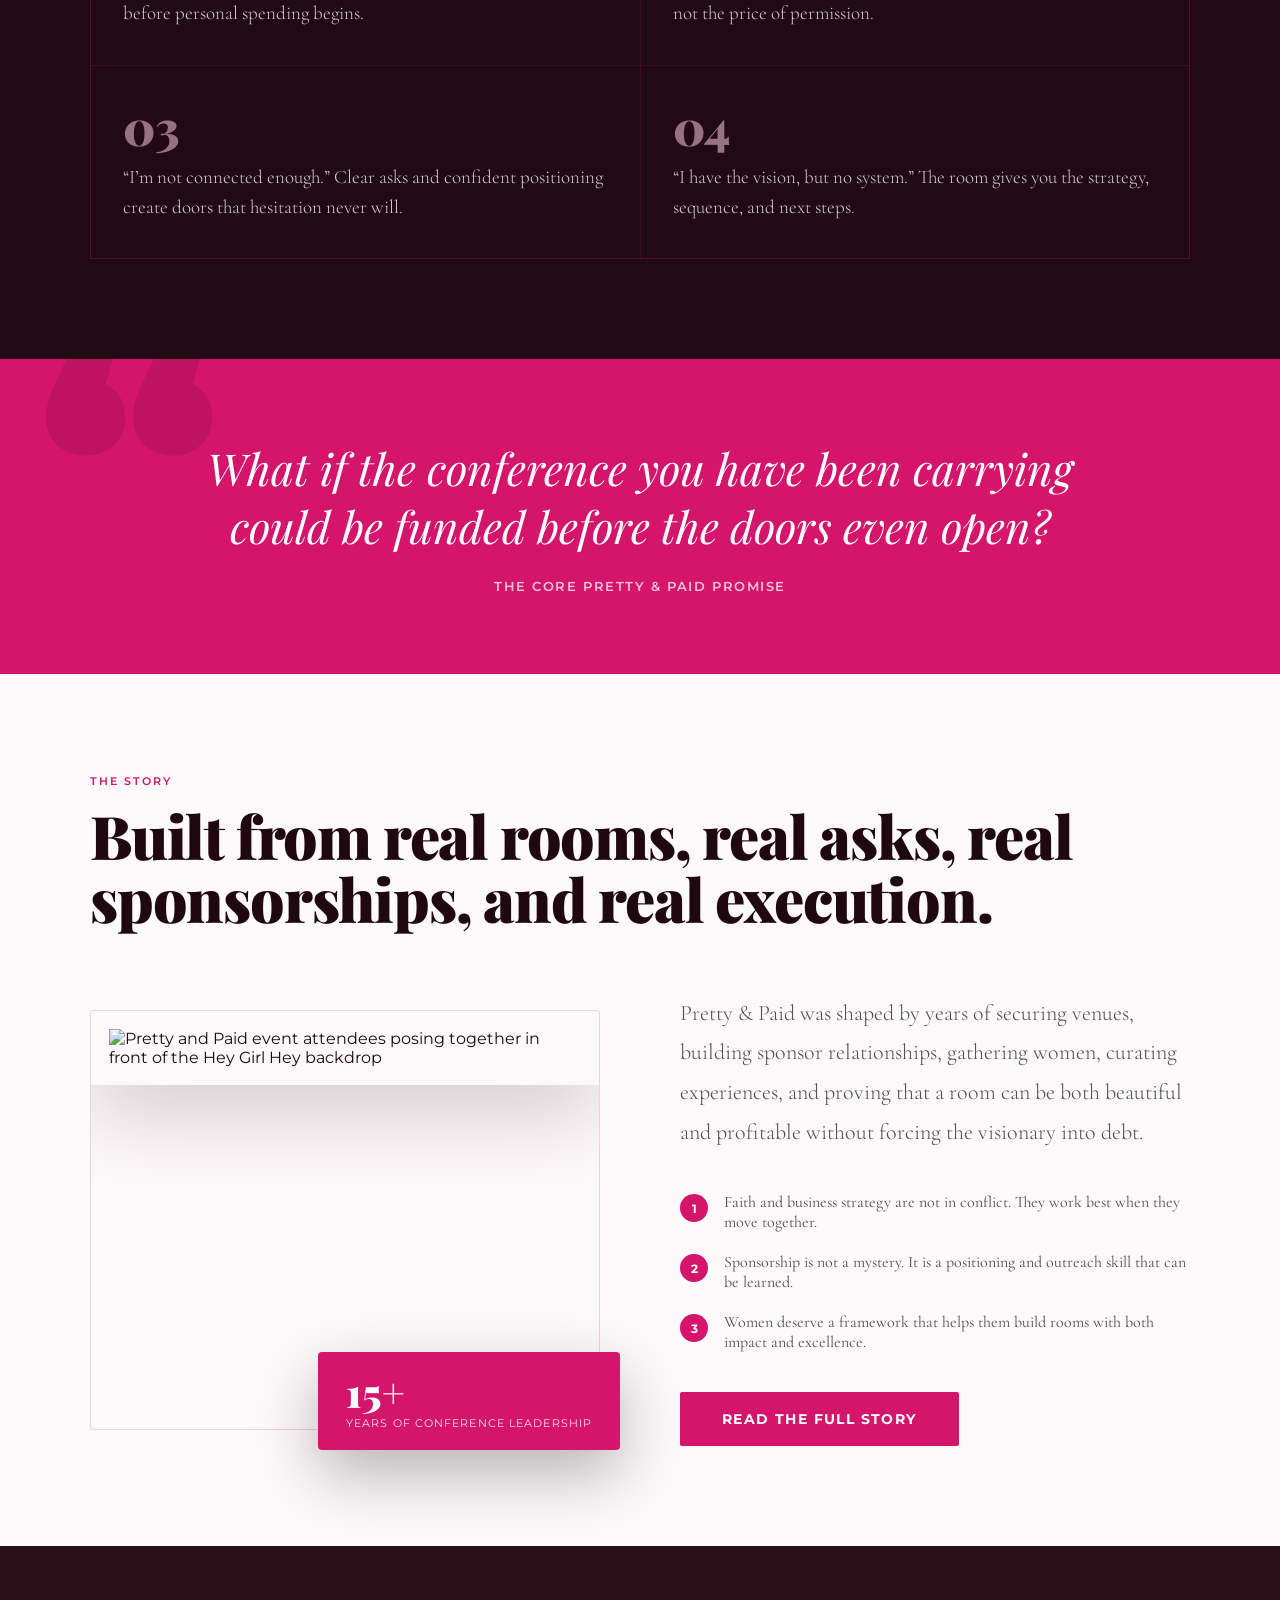
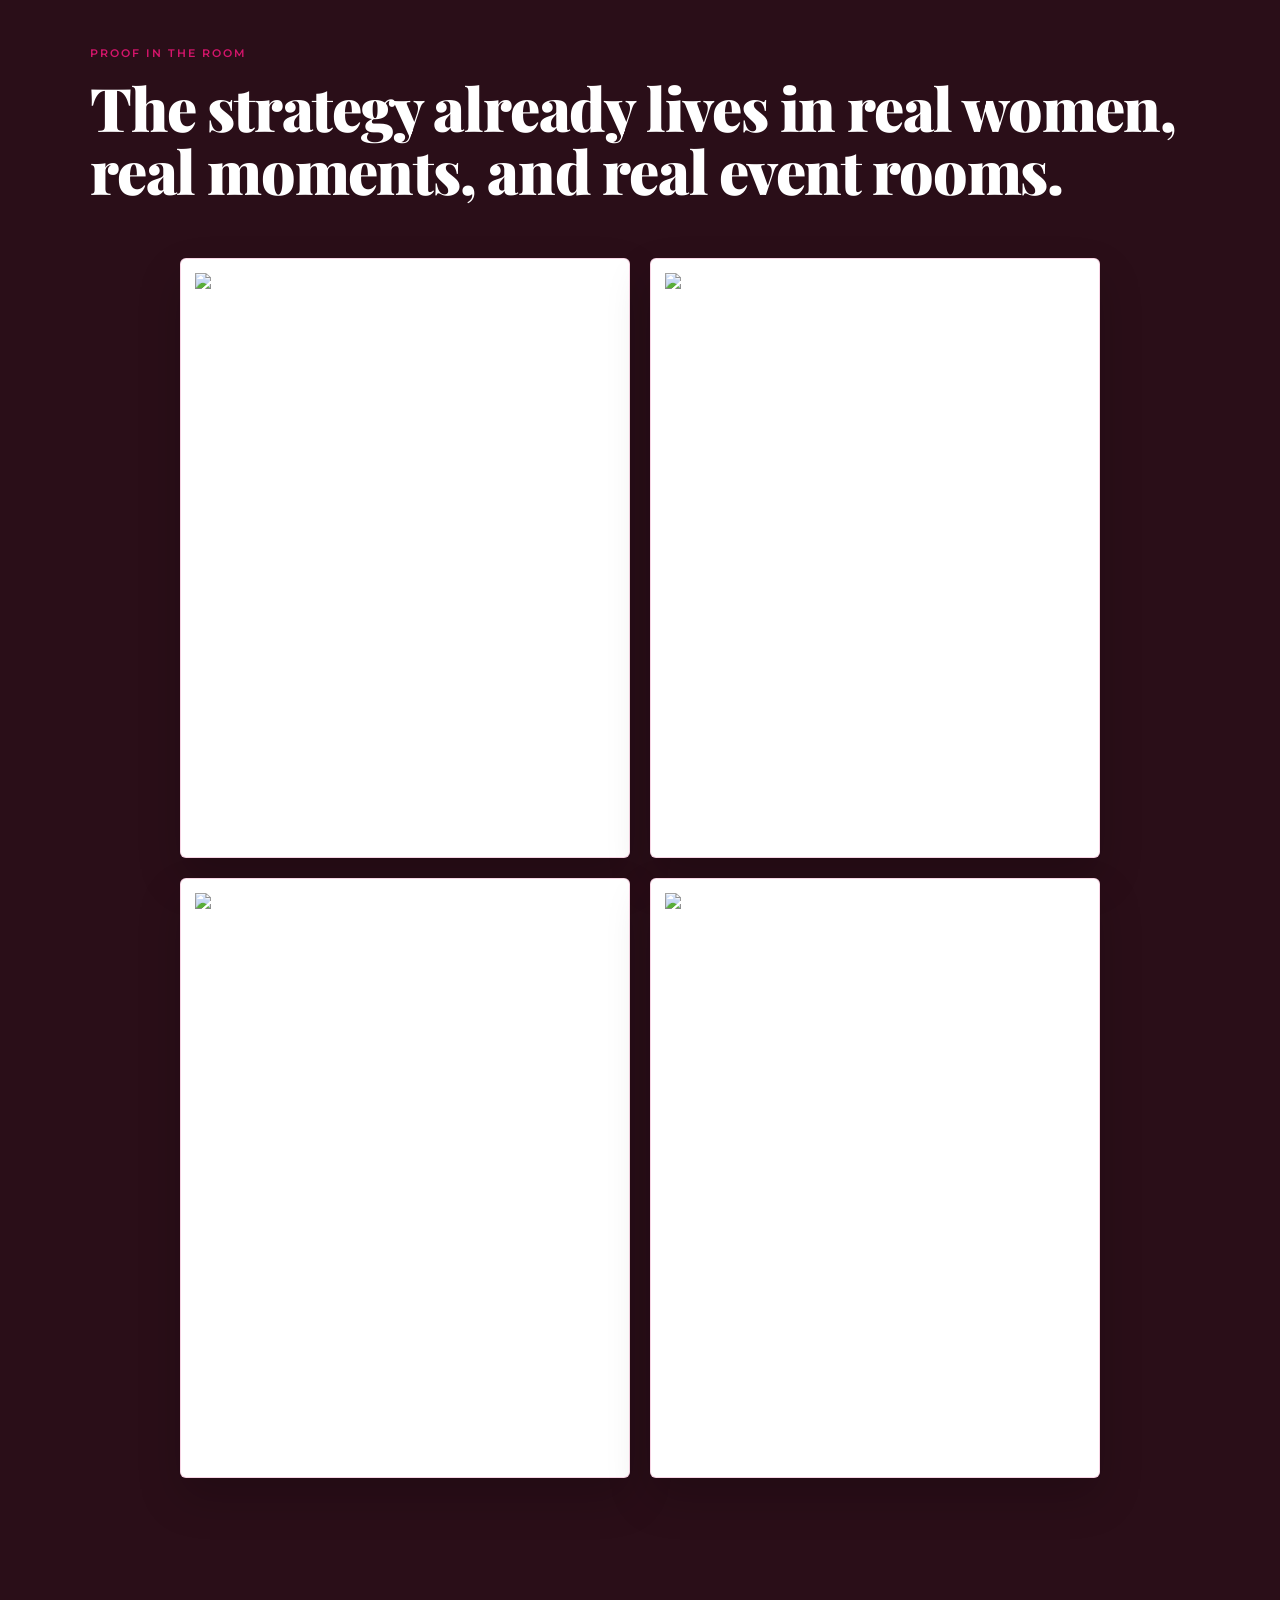
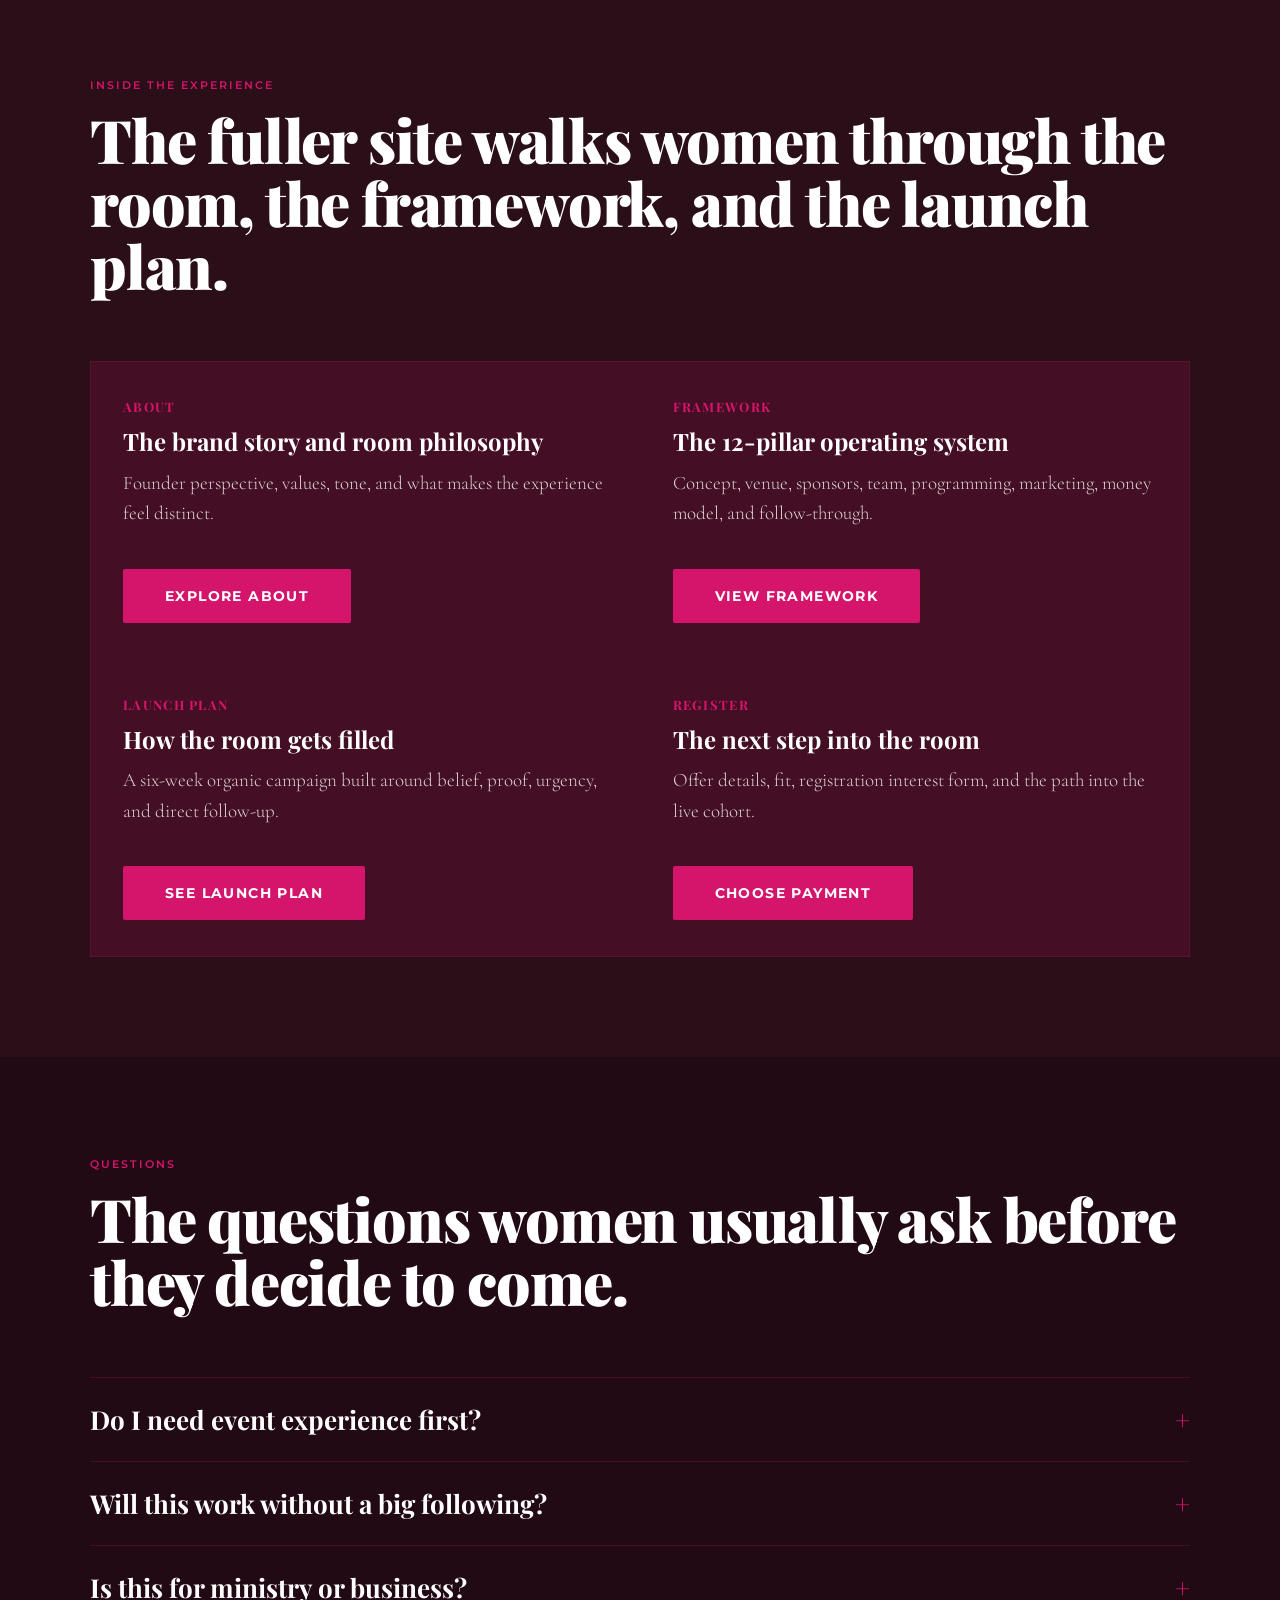
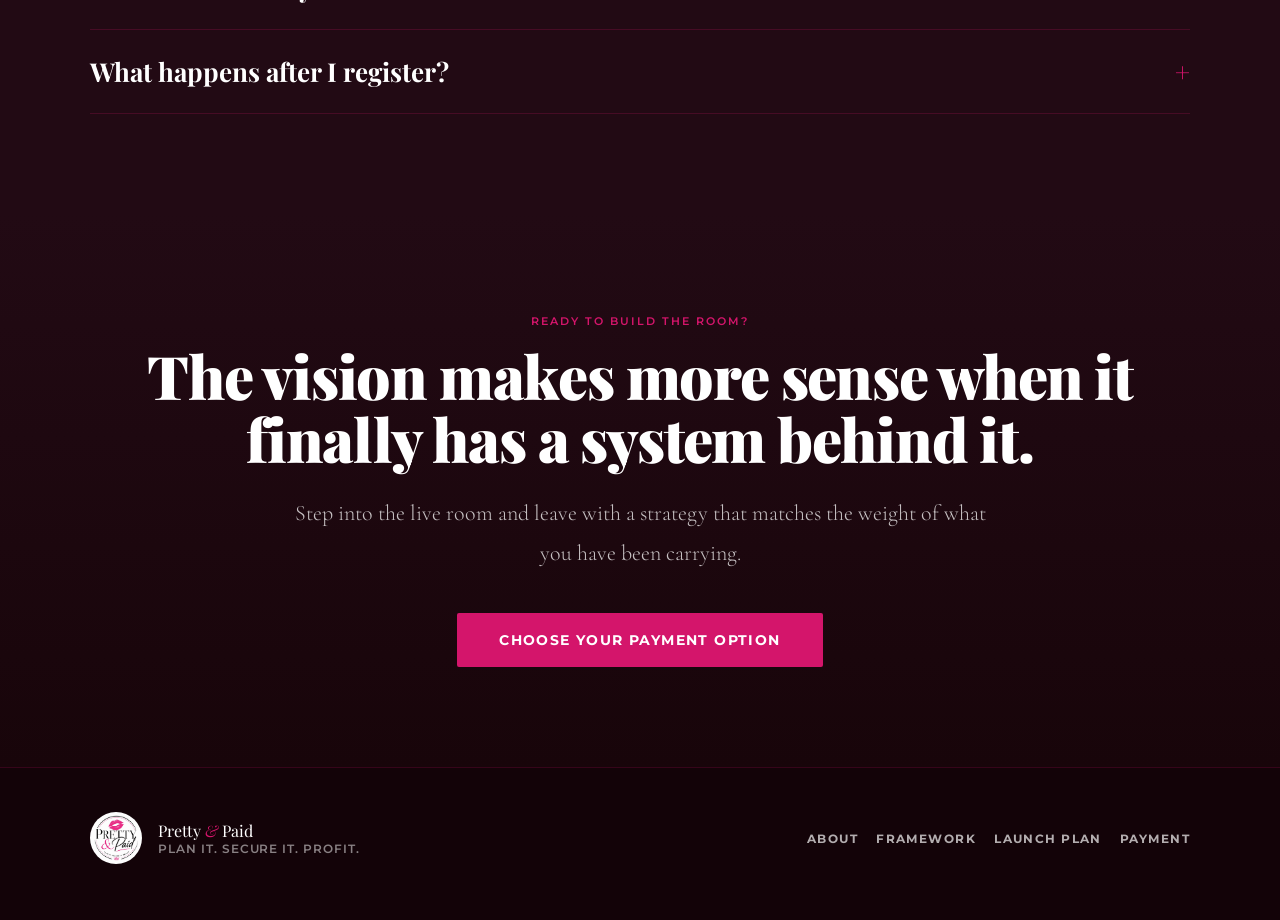
==== commit 00f7126c: "Add files via upload" ====
--- a/index.html
+++ b/index.html
@@ -125,8 +125,8 @@
         <h2 class="section-title reveal">Built from real rooms, real asks, real sponsorships, and real execution.</h2>
         <div class="story-layout">
           <div class="story-img-wrap reveal">
-            <div class="story-img-placeholder story-img-placeholder--portrait">
-              <img class="story-portrait" src="story-title.png" alt="Coach Kemi and Pretty and Paid branded story image" />
+            <div class="story-img-placeholder story-img-placeholder--portrait story-img-placeholder--proof">
+              <img class="story-portrait story-portrait--full" src="proof/hgh-1.png" alt="Pretty and Paid event attendees posing together in front of the Hey Girl Hey backdrop" />
             </div>
             <div class="story-img-badge">
               <span class="badge-big">15+</span>
@@ -161,6 +161,27 @@
 
     <section class="section-deeper">
       <div class="container">
+        <div class="section-pre reveal">Proof In The Room</div>
+        <h2 class="section-title reveal">The strategy already lives in real women, real moments, and real event rooms.</h2>
+        <div class="proof-grid proof-grid--home">
+          <figure class="proof-card proof-card--wide reveal">
+            <img src="proof/hgh-2.png" alt="Pretty and Paid speaker on stage at the Hey Girl Hey event" />
+          </figure>
+          <figure class="proof-card reveal">
+            <img src="proof/hgh-4.png" alt="Women posing in front of the Hey Girl Hey event backdrop" />
+          </figure>
+          <figure class="proof-card reveal">
+            <img src="proof/hghb-1.png" alt="Collage of event proof photos from the Hey Girl Hey experience" />
+          </figure>
+          <figure class="proof-card proof-card--contain reveal">
+            <img src="proof/hgh-3.png" alt="Event guests and decor from the Hey Girl Hey room" />
+          </figure>
+        </div>
+      </div>
+    </section>
+
+    <section class="section-deeper">
+      <div class="container">
         <div class="section-pre reveal">Inside The Experience</div>
         <h2 class="section-title reveal">The fuller site walks women through the room, the framework, and the launch plan.</h2>
         <div class="page-card-grid">
--- a/styles.css
+++ b/styles.css
@@ -822,6 +822,13 @@
   overflow: hidden;
 }
 
+.story-img-placeholder--proof {
+  aspect-ratio: auto;
+  min-height: 420px;
+  background: var(--off-white);
+  border: 1px solid rgba(212, 21, 107, 0.18);
+}
+
 .story-img-placeholder-logo {
   width: 120px;
   height: 120px;
@@ -845,6 +852,13 @@
   object-fit: cover;
   object-position: center bottom;
   filter: drop-shadow(0 22px 42px rgba(32, 8, 16, 0.22));
+}
+
+.story-portrait--full {
+  object-fit: contain;
+  object-position: center center;
+  background: var(--off-white);
+  padding: 18px;
 }
 
 .story-img-badge {
@@ -880,6 +894,51 @@
   flex-direction: column;
   gap: 20px;
   margin-top: 40px;
+}
+
+.proof-grid {
+  display: grid;
+  gap: 20px;
+  margin-top: 56px;
+}
+
+.proof-grid--home {
+  grid-template-columns: repeat(2, minmax(0, 1fr));
+  max-width: 920px;
+  margin-left: auto;
+  margin-right: auto;
+}
+
+.proof-grid--about {
+  grid-template-columns: repeat(2, minmax(0, 1fr));
+}
+
+.proof-grid--framework {
+  grid-template-columns: repeat(3, minmax(0, 1fr));
+}
+
+.proof-card {
+  position: relative;
+  overflow: hidden;
+  border-radius: 6px;
+  min-height: 0;
+  aspect-ratio: 3 / 4;
+  padding: 14px;
+  background: #ffffff;
+  border: 1px solid rgba(212, 21, 107, 0.18);
+  box-shadow: 0 20px 44px rgba(0, 0, 0, 0.18);
+}
+
+.proof-card--wide {
+  grid-column: span 1;
+}
+
+.proof-card img {
+  width: 100%;
+  height: 100%;
+  object-fit: contain;
+  object-position: center;
+  display: block;
 }
 
 .story-point {
@@ -1187,6 +1246,9 @@
   .detail-grid,
   .contact-grid,
   .story-layout,
+  .proof-grid--home,
+  .proof-grid--about,
+  .proof-grid--framework,
   .pillars-grid,
   .framework-grid,
   .marketing-grid,
@@ -1201,6 +1263,10 @@
     gap: 26px;
   }
 
+  .proof-card--wide {
+    grid-column: span 1;
+  }
+
   .faq-trigger {
     font-size: 22px;
   }
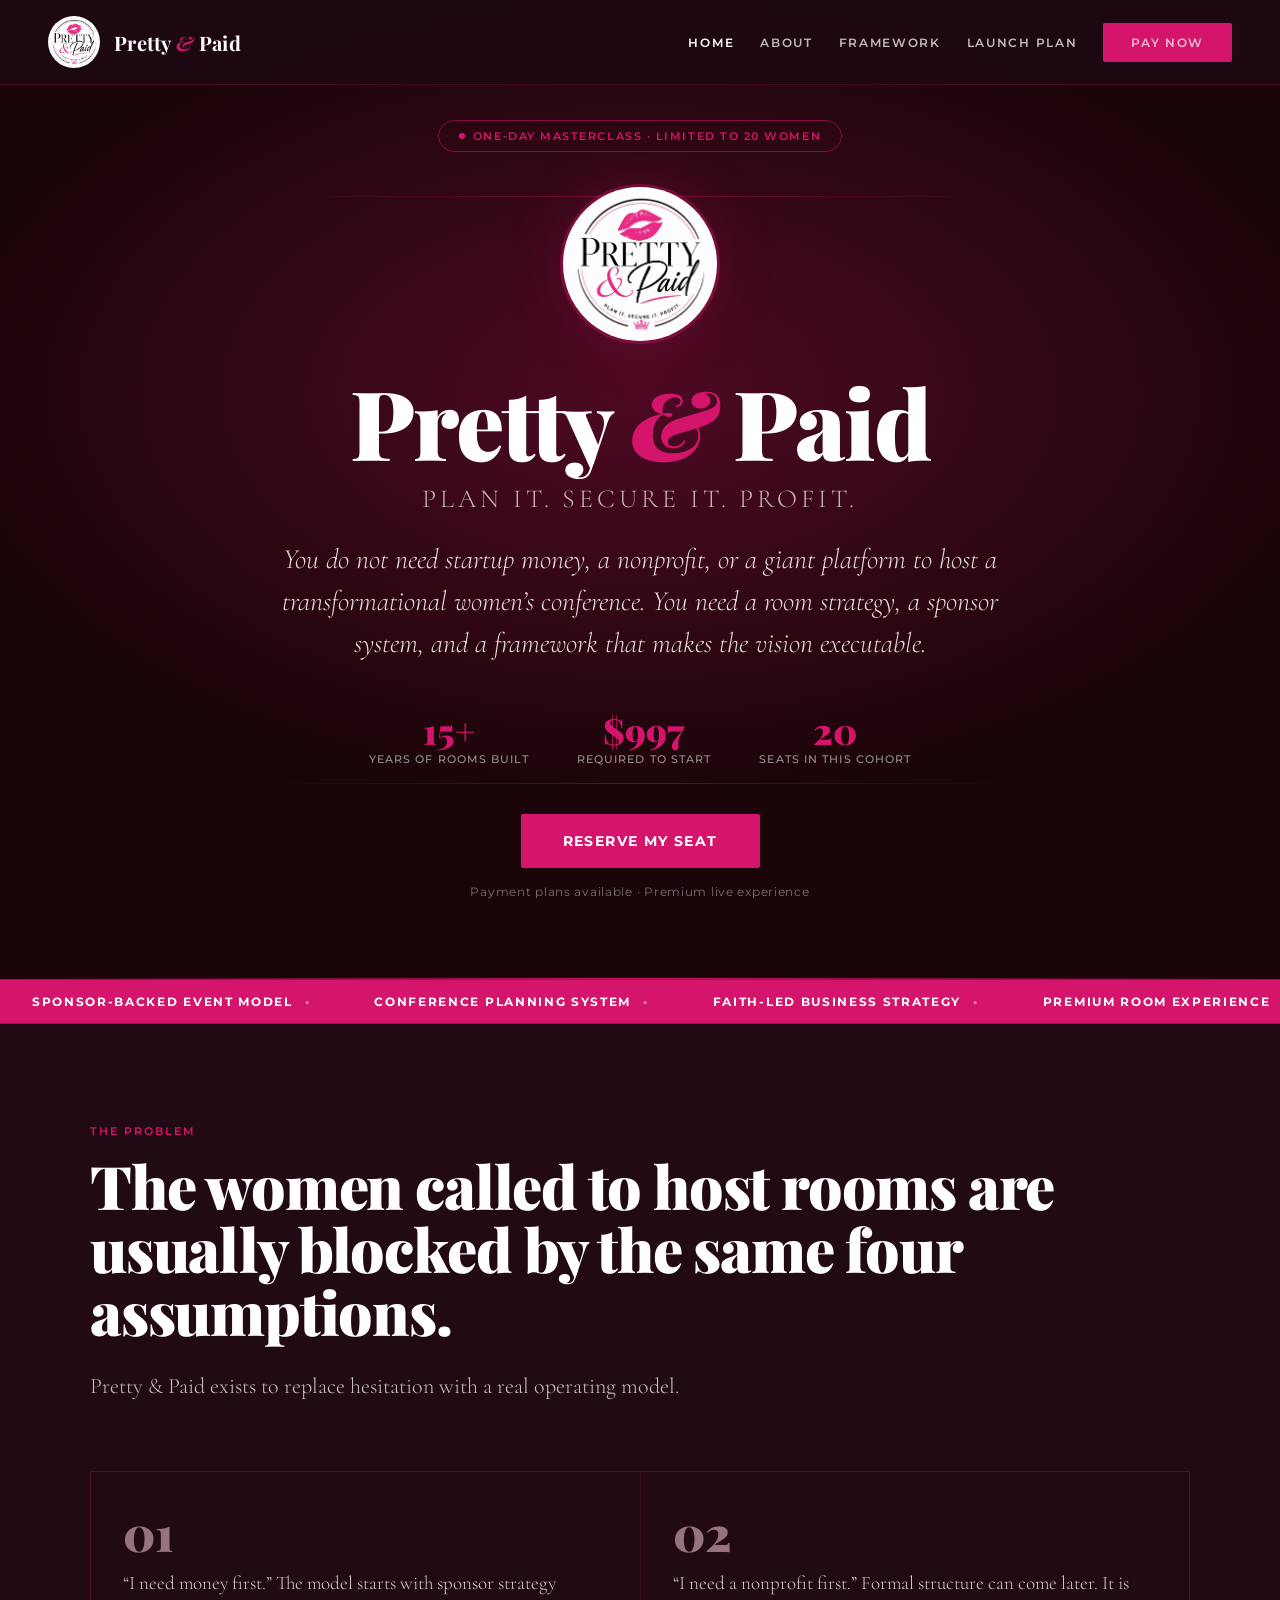
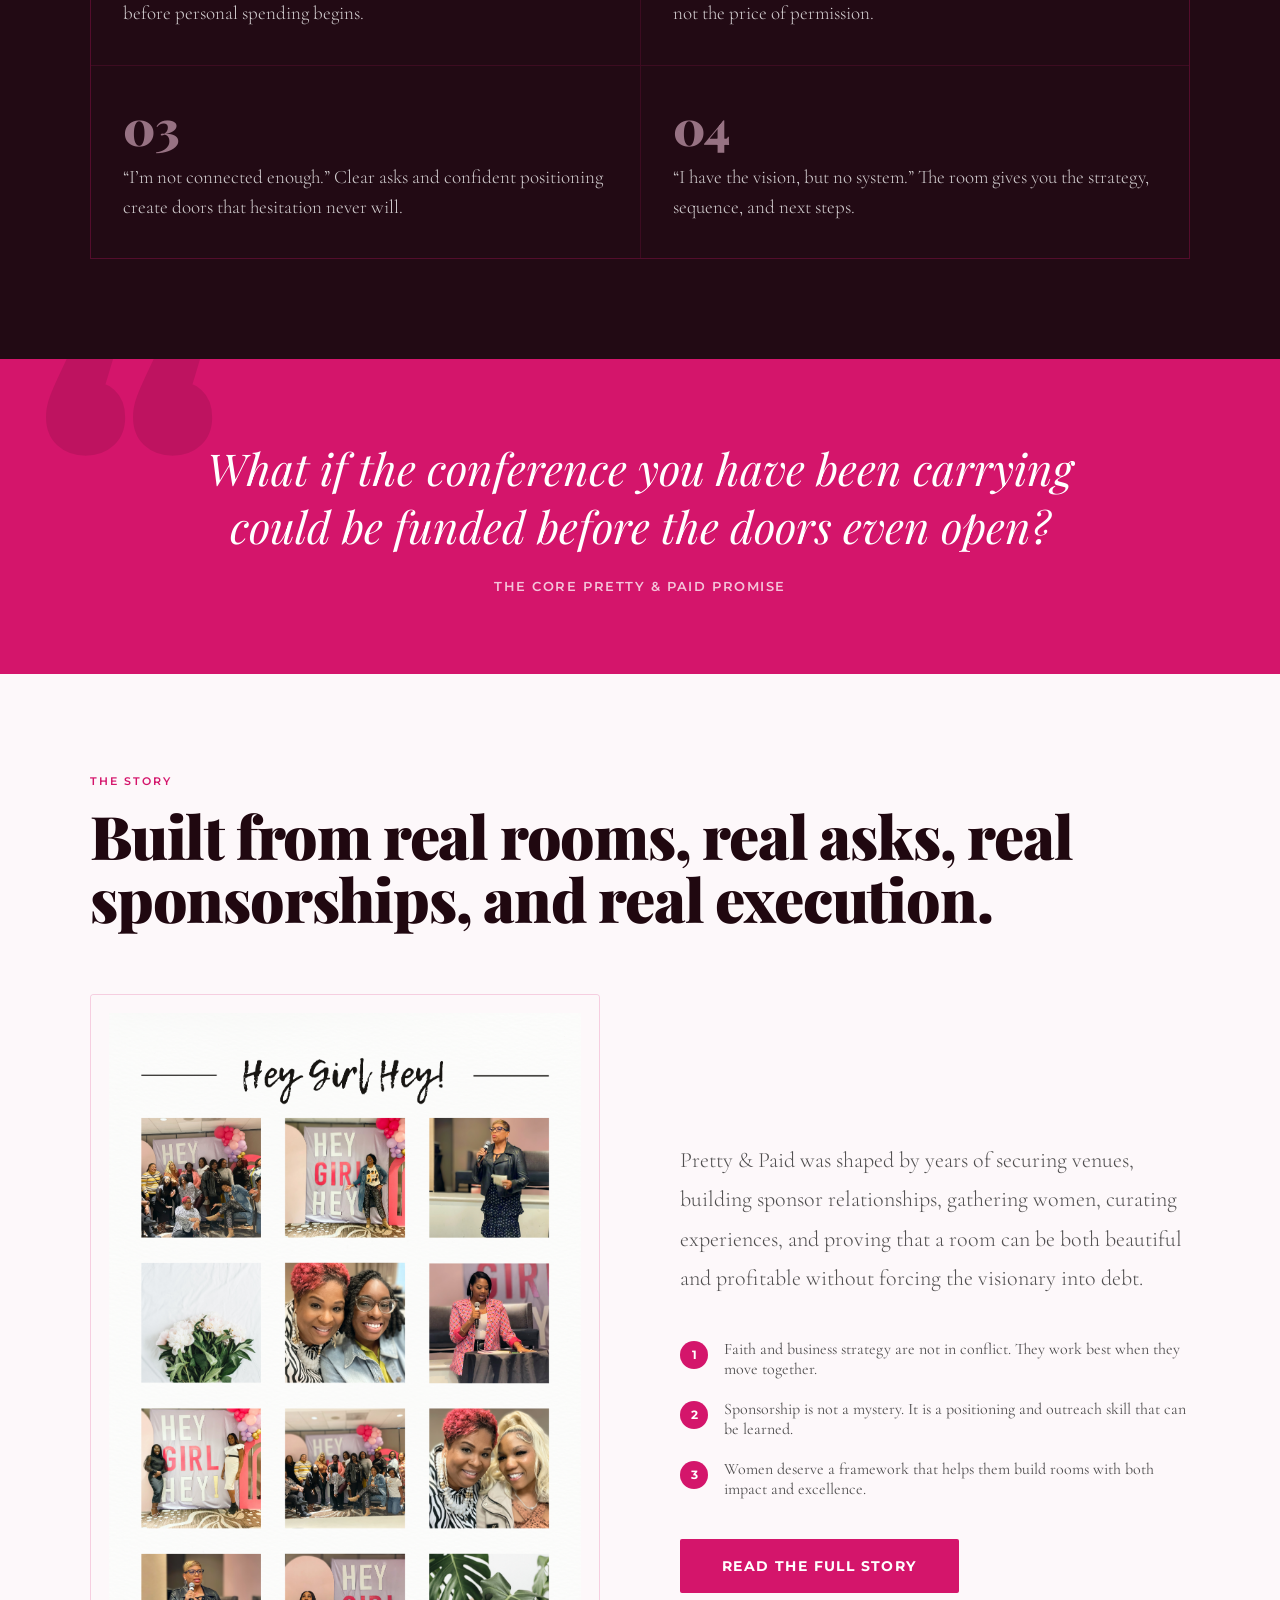
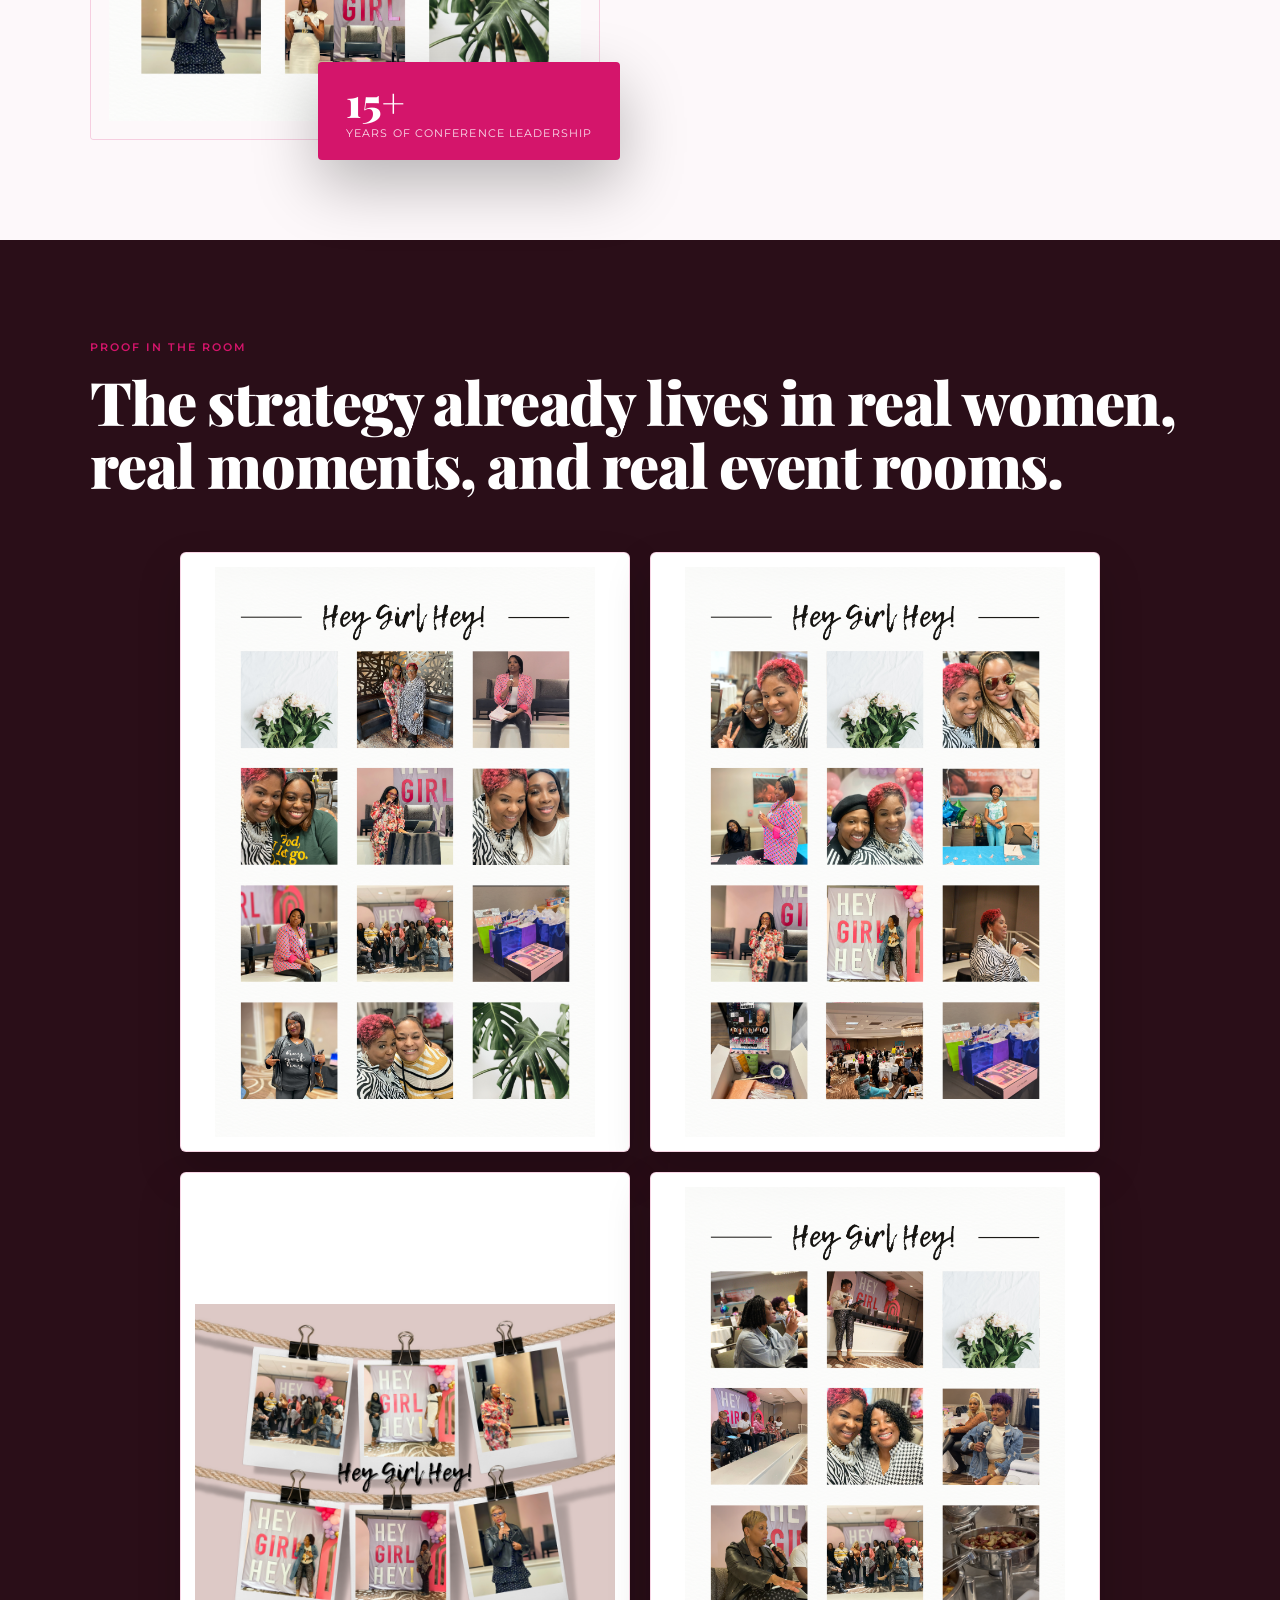
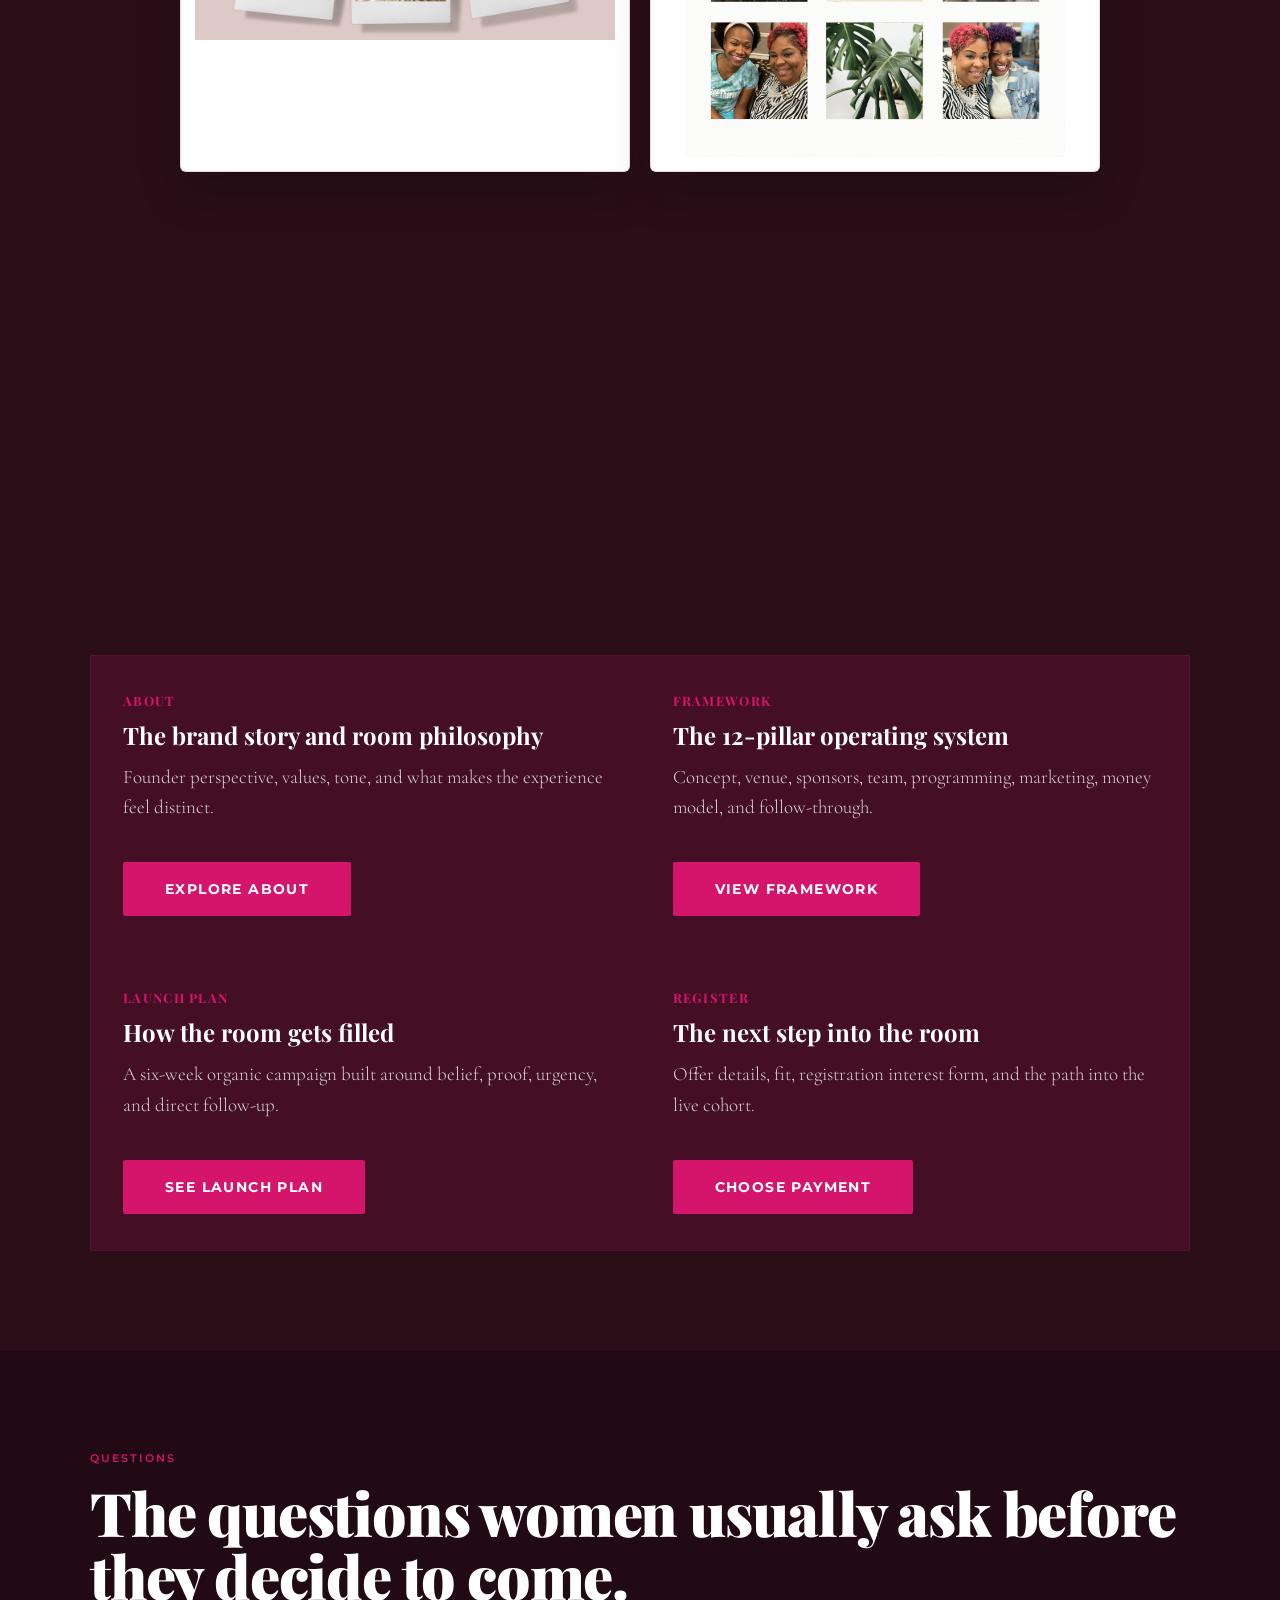
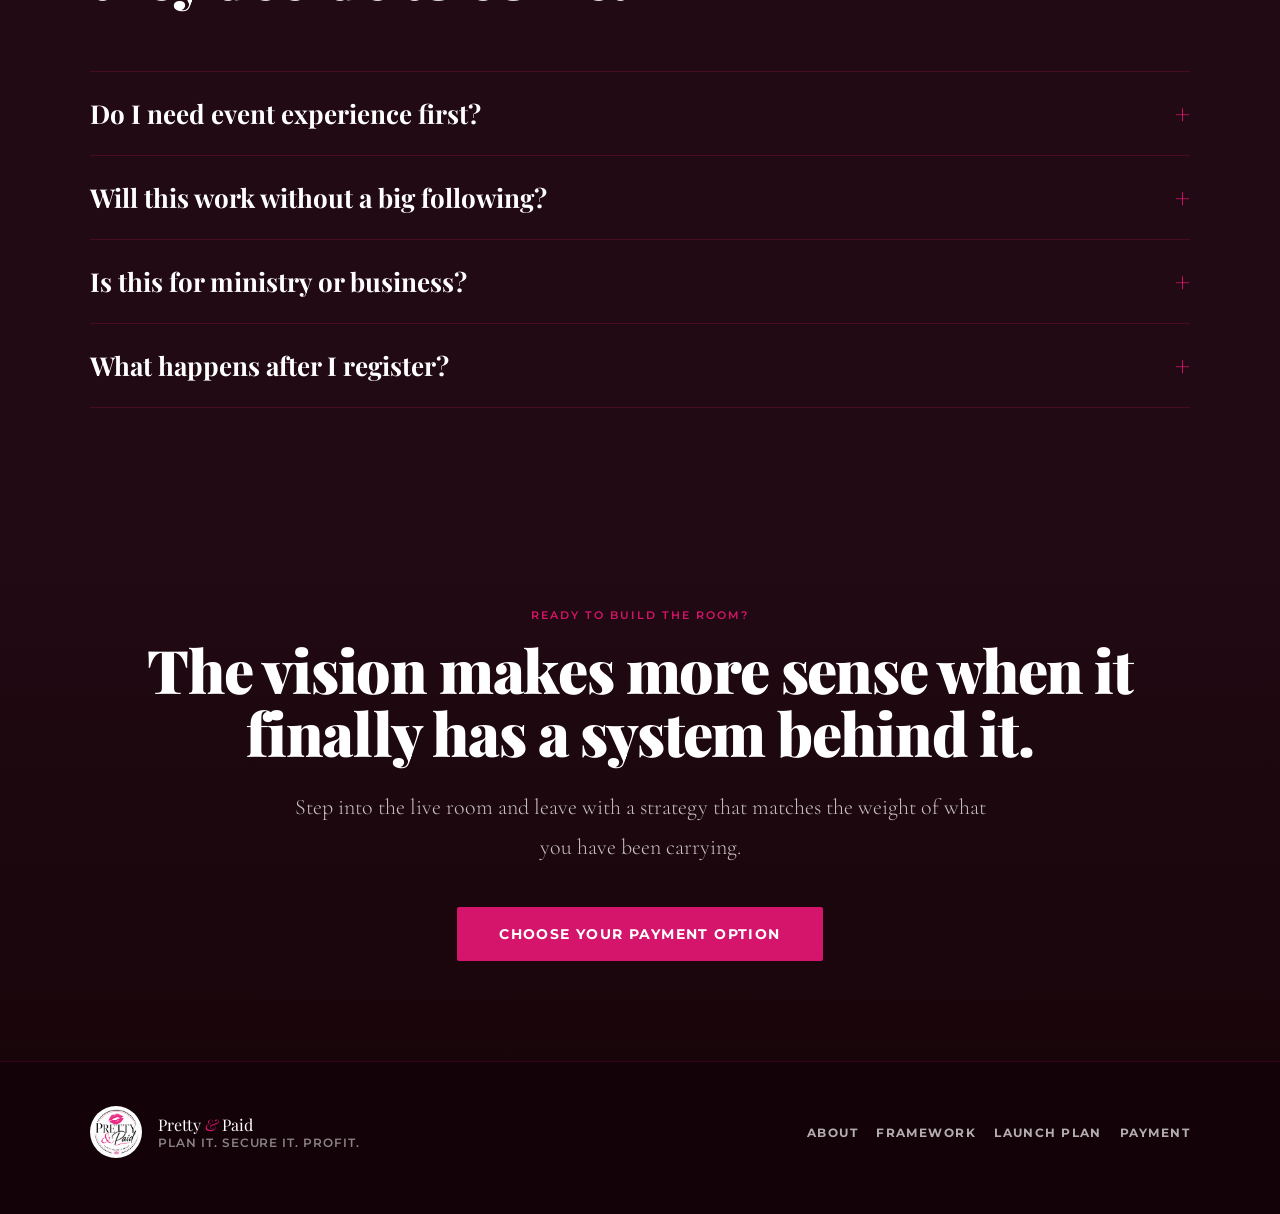
==== commit 89b15925: "Add files via upload" ====
--- a/index.html
+++ b/index.html
@@ -126,7 +126,7 @@
         <div class="story-layout">
           <div class="story-img-wrap reveal">
             <div class="story-img-placeholder story-img-placeholder--portrait story-img-placeholder--proof">
-              <img class="story-portrait story-portrait--full" src="proof/hgh-1.png" alt="Pretty and Paid event attendees posing together in front of the Hey Girl Hey backdrop" />
+              <img class="story-portrait story-portrait--full" src="hgh-1.png" alt="Pretty and Paid event attendees posing together in front of the Hey Girl Hey backdrop" />
             </div>
             <div class="story-img-badge">
               <span class="badge-big">15+</span>
@@ -165,16 +165,16 @@
         <h2 class="section-title reveal">The strategy already lives in real women, real moments, and real event rooms.</h2>
         <div class="proof-grid proof-grid--home">
           <figure class="proof-card proof-card--wide reveal">
-            <img src="proof/hgh-2.png" alt="Pretty and Paid speaker on stage at the Hey Girl Hey event" />
+            <img src="hgh-2.png" alt="Pretty and Paid speaker on stage at the Hey Girl Hey event" />
           </figure>
           <figure class="proof-card reveal">
-            <img src="proof/hgh-4.png" alt="Women posing in front of the Hey Girl Hey event backdrop" />
+            <img src="hgh-4.png" alt="Women posing in front of the Hey Girl Hey event backdrop" />
           </figure>
           <figure class="proof-card reveal">
-            <img src="proof/hghb-1.png" alt="Collage of event proof photos from the Hey Girl Hey experience" />
+            <img src="hghb-1.png" alt="Collage of event proof photos from the Hey Girl Hey experience" />
           </figure>
           <figure class="proof-card proof-card--contain reveal">
-            <img src="proof/hgh-3.png" alt="Event guests and decor from the Hey Girl Hey room" />
+            <img src="hgh-3.png" alt="Event guests and decor from the Hey Girl Hey room" />
           </figure>
         </div>
       </div>
